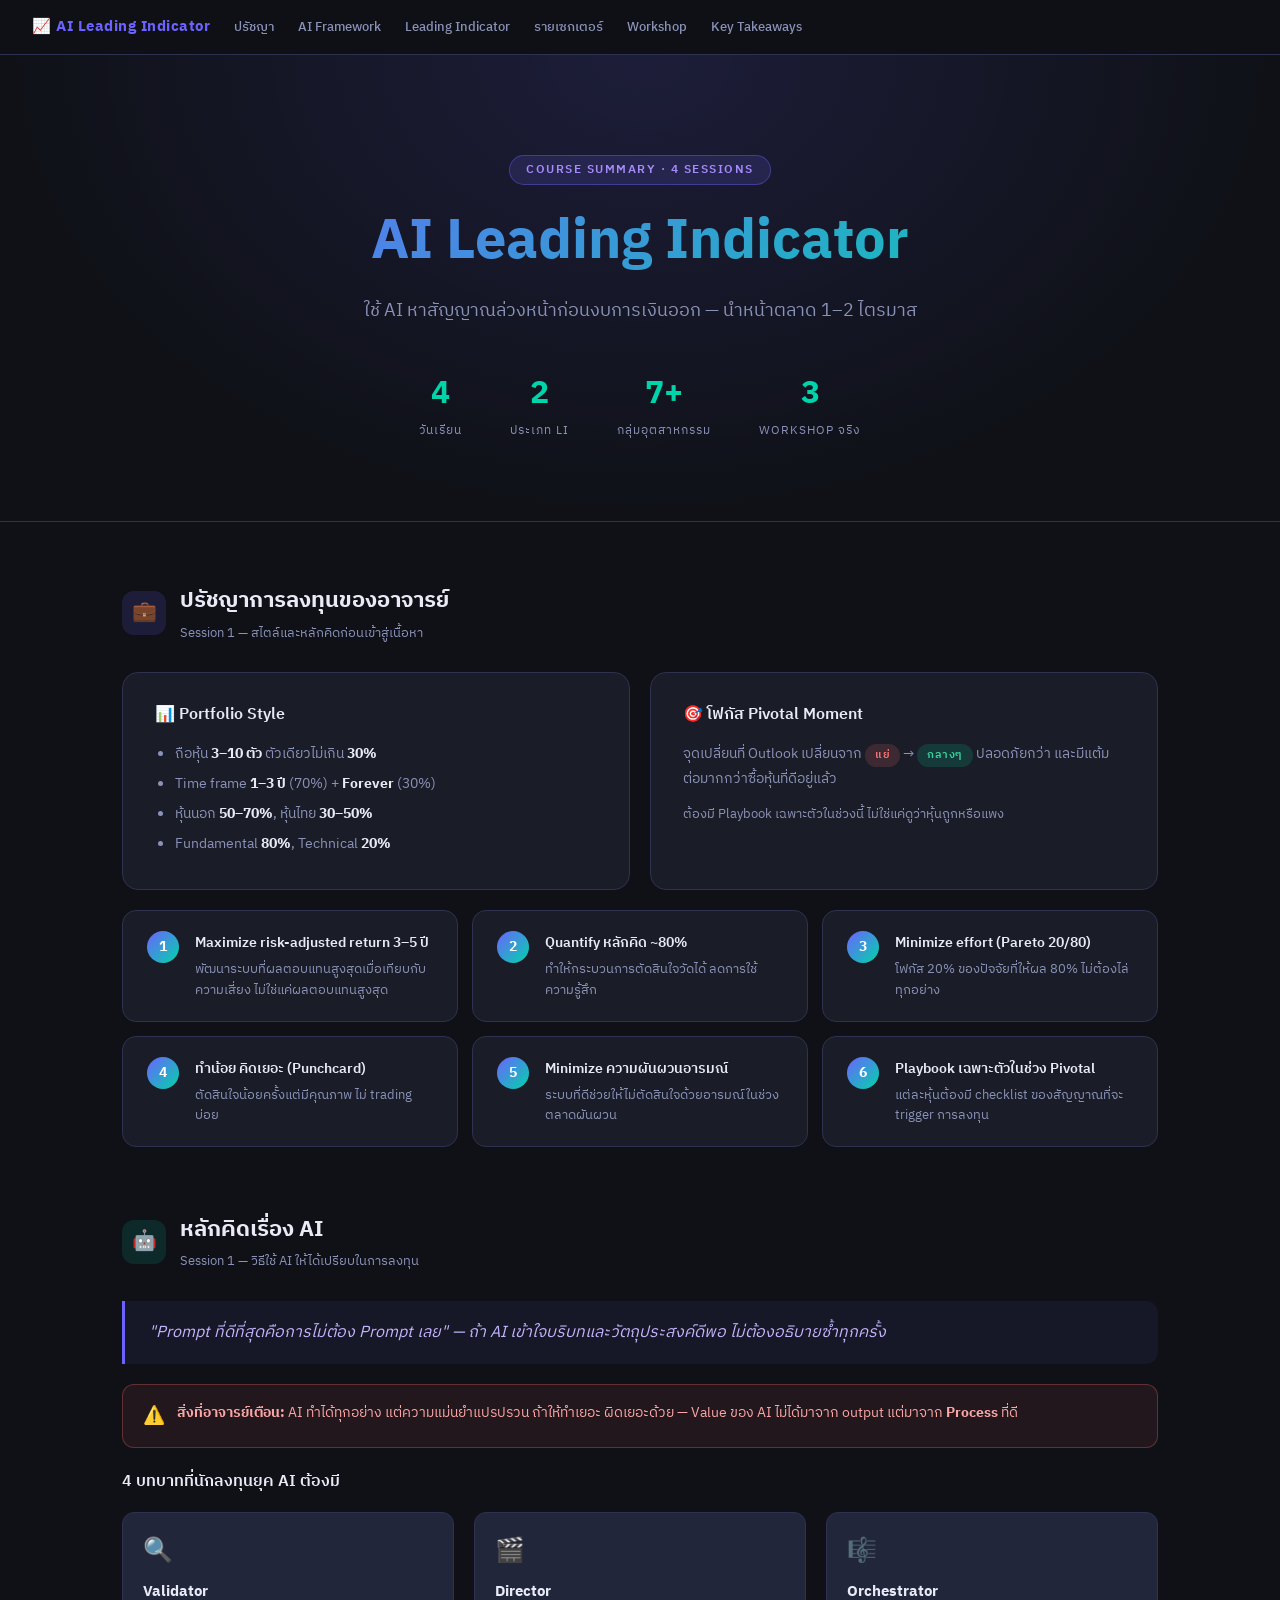
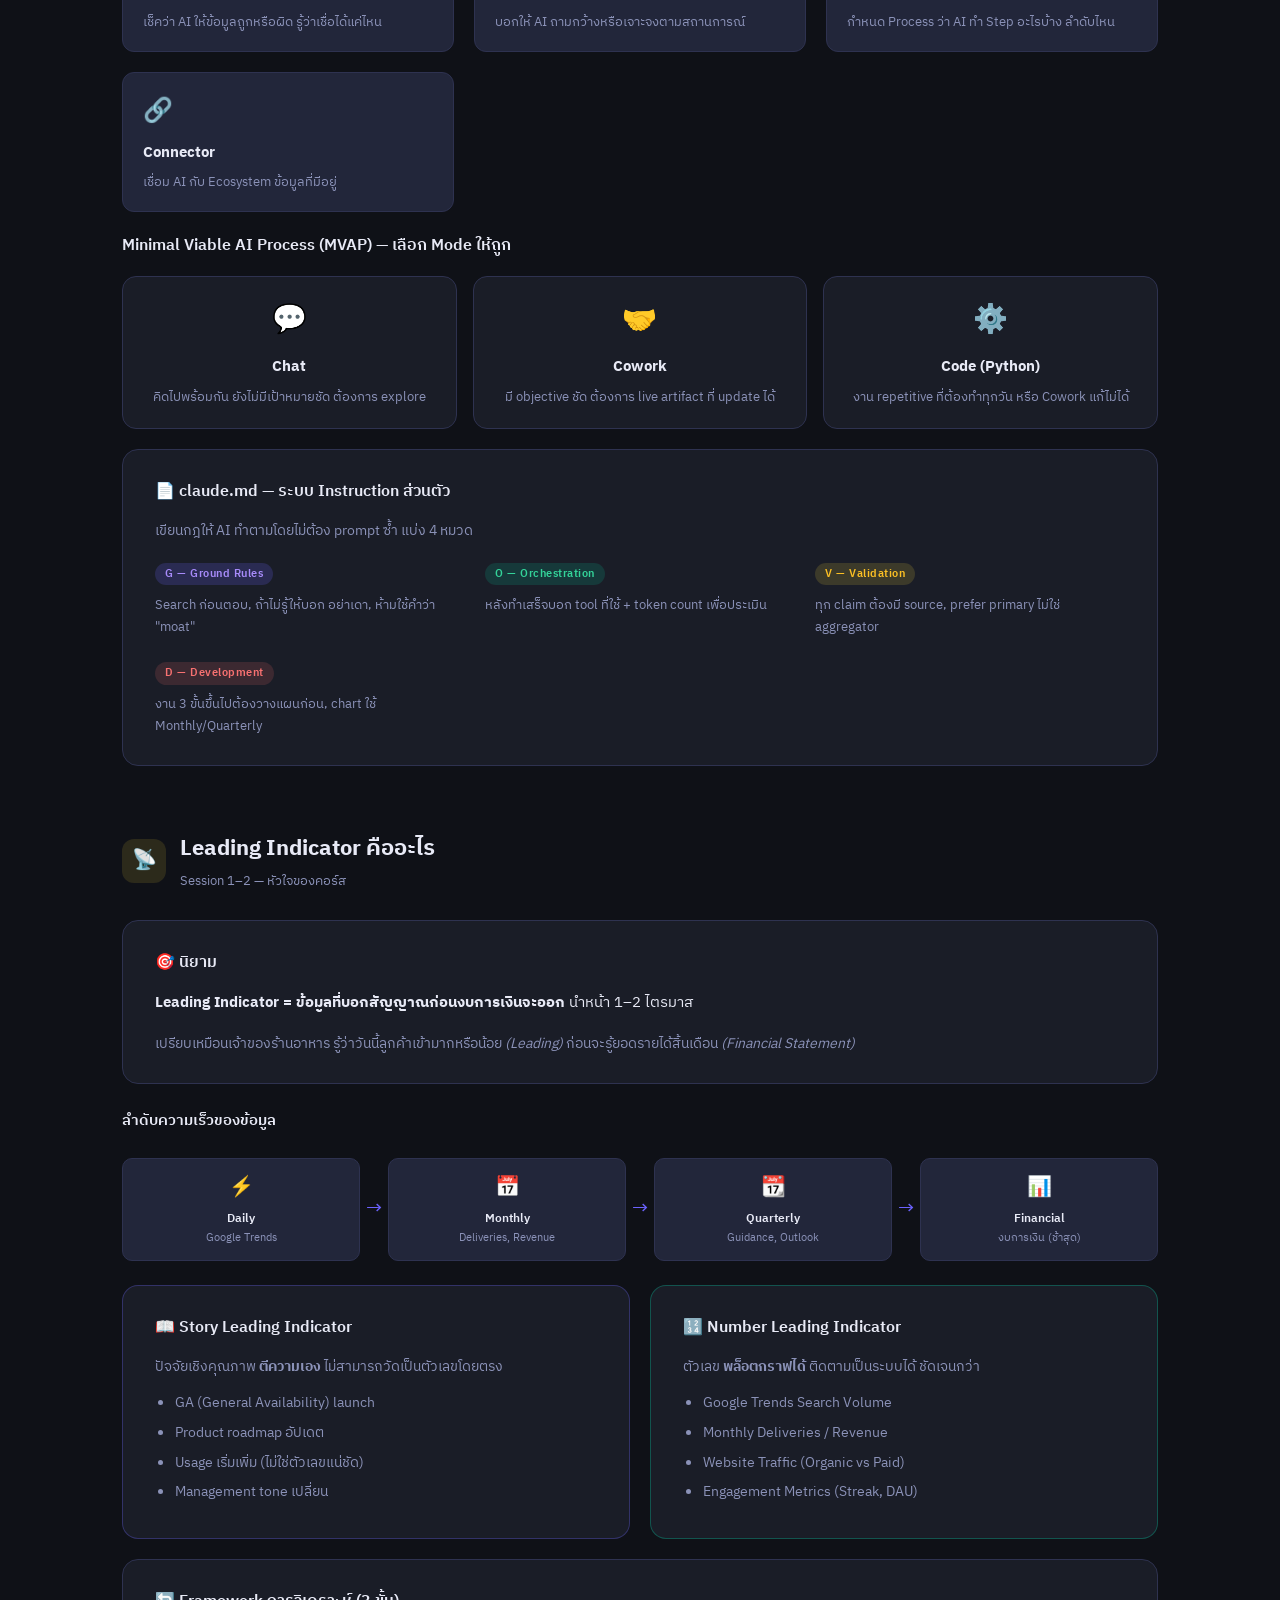
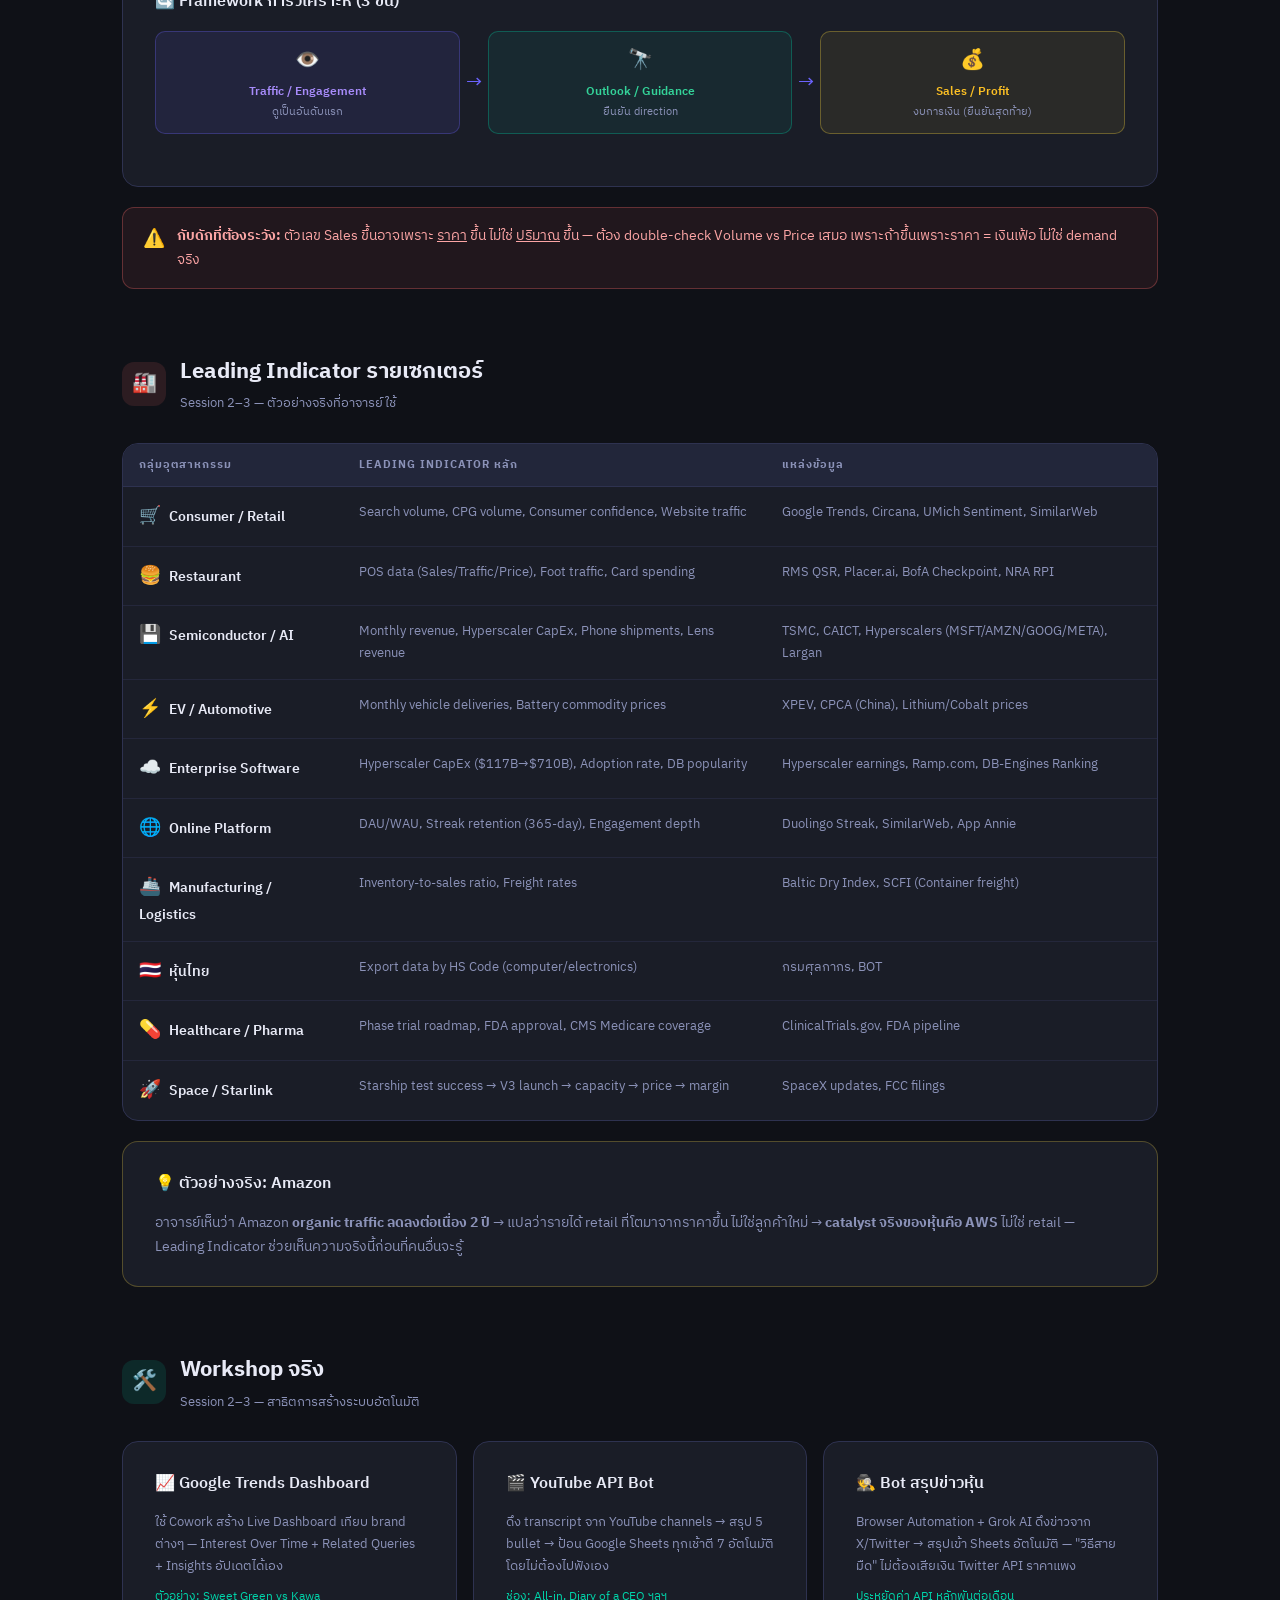
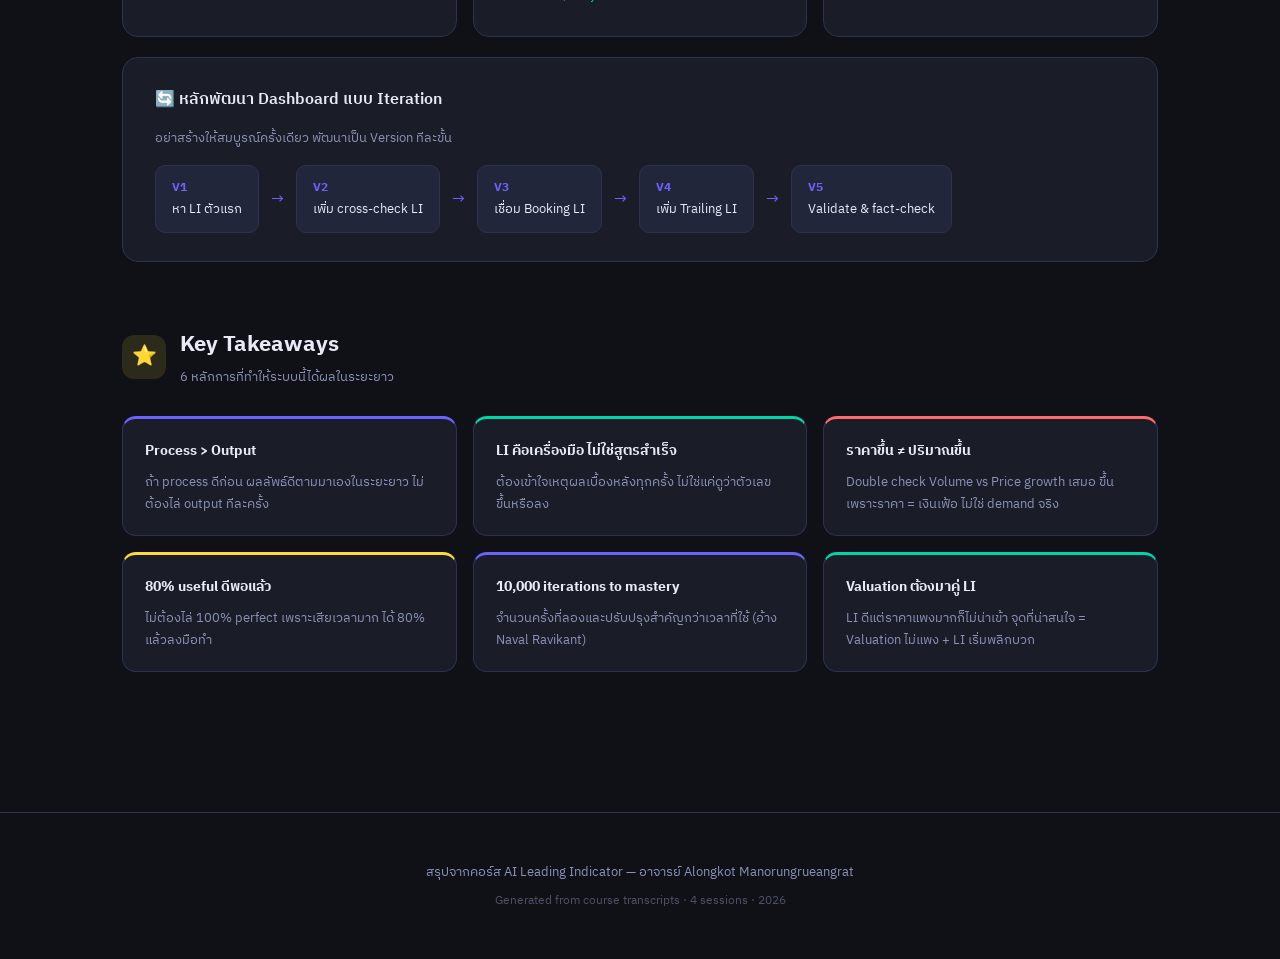
==== index.html @ c8fa89d8 "Add AI Leading Indicator course summary" ====
<!DOCTYPE html>
<html lang="th">
<head>
<meta charset="UTF-8">
<meta name="viewport" content="width=device-width, initial-scale=1.0">
<title>AI Leading Indicator — สรุปคอร์ส</title>
<link href="https://fonts.googleapis.com/css2?family=Sarabun:wght@300;400;600;700&family=IBM+Plex+Sans+Thai:wght@300;400;600;700&display=swap" rel="stylesheet">
<style>
  :root {
    --bg: #0f1117;
    --surface: #1a1d27;
    --surface2: #22263a;
    --border: #2e3250;
    --accent: #6c63ff;
    --accent2: #00d4aa;
    --accent3: #ff6b6b;
    --accent4: #ffd93d;
    --text: #e8eaf6;
    --text-muted: #8b92b8;
    --gradient: linear-gradient(135deg, #6c63ff 0%, #00d4aa 100%);
  }

  * { margin: 0; padding: 0; box-sizing: border-box; }

  body {
    background: var(--bg);
    color: var(--text);
    font-family: 'IBM Plex Sans Thai', 'Sarabun', sans-serif;
    font-size: 16px;
    line-height: 1.7;
  }

  /* NAV */
  nav {
    position: sticky; top: 0; z-index: 100;
    background: rgba(15,17,23,0.85);
    backdrop-filter: blur(12px);
    border-bottom: 1px solid var(--border);
    padding: 14px 32px;
    display: flex; align-items: center; gap: 24px; flex-wrap: wrap;
  }
  nav .logo { font-weight: 700; font-size: 15px; color: var(--accent); letter-spacing: 0.5px; white-space: nowrap; }
  nav a {
    color: var(--text-muted); text-decoration: none; font-size: 13px; font-weight: 500;
    transition: color 0.2s; white-space: nowrap;
  }
  nav a:hover { color: var(--text); }

  /* HERO */
  .hero {
    padding: 100px 40px 80px;
    text-align: center;
    background: radial-gradient(ellipse at 50% 0%, rgba(108,99,255,0.15) 0%, transparent 70%);
    border-bottom: 1px solid var(--border);
  }
  .hero .tag {
    display: inline-block;
    background: rgba(108,99,255,0.15); border: 1px solid rgba(108,99,255,0.4);
    color: #a78bfa; border-radius: 20px; padding: 4px 16px; font-size: 12px;
    font-weight: 600; letter-spacing: 1.5px; text-transform: uppercase; margin-bottom: 24px;
  }
  .hero h1 {
    font-size: clamp(2rem, 5vw, 3.5rem); font-weight: 700; line-height: 1.2;
    background: var(--gradient); -webkit-background-clip: text; -webkit-text-fill-color: transparent;
    background-clip: text; margin-bottom: 20px;
  }
  .hero p { color: var(--text-muted); font-size: 18px; max-width: 600px; margin: 0 auto 40px; }
  .hero-stats {
    display: flex; justify-content: center; gap: 48px; flex-wrap: wrap;
  }
  .stat { text-align: center; }
  .stat .num { font-size: 2rem; font-weight: 700; color: var(--accent2); }
  .stat .label { font-size: 12px; color: var(--text-muted); text-transform: uppercase; letter-spacing: 1px; }

  /* MAIN LAYOUT */
  main { max-width: 1100px; margin: 0 auto; padding: 60px 32px; }

  /* SECTION HEADER */
  .section-header {
    display: flex; align-items: center; gap: 14px;
    margin-bottom: 28px; margin-top: 64px;
  }
  .section-header:first-of-type { margin-top: 0; }
  .section-icon {
    width: 44px; height: 44px; border-radius: 12px;
    display: flex; align-items: center; justify-content: center;
    font-size: 20px; flex-shrink: 0;
  }
  .section-header h2 { font-size: 22px; font-weight: 700; }
  .section-header p { font-size: 13px; color: var(--text-muted); margin-top: 2px; }

  /* CARD */
  .card {
    background: var(--surface);
    border: 1px solid var(--border);
    border-radius: 16px;
    padding: 28px 32px;
    margin-bottom: 20px;
    transition: border-color 0.2s, transform 0.2s;
  }
  .card:hover { border-color: rgba(108,99,255,0.4); transform: translateY(-2px); }
  .card h3 { font-size: 16px; font-weight: 600; margin-bottom: 14px; display: flex; align-items: center; gap: 10px; }

  /* GRID */
  .grid-2 { display: grid; grid-template-columns: repeat(auto-fit, minmax(300px, 1fr)); gap: 20px; }
  .grid-3 { display: grid; grid-template-columns: repeat(auto-fit, minmax(220px, 1fr)); gap: 16px; }

  /* PRINCIPLE CARD */
  .principle {
    background: var(--surface);
    border: 1px solid var(--border);
    border-radius: 14px;
    padding: 20px 24px;
    display: flex; gap: 16px; align-items: flex-start;
  }
  .principle-num {
    width: 32px; height: 32px; border-radius: 50%; flex-shrink: 0;
    background: var(--gradient); display: flex; align-items: center;
    justify-content: center; font-weight: 700; font-size: 14px; color: #fff;
  }
  .principle h4 { font-size: 14px; font-weight: 600; margin-bottom: 4px; }
  .principle p { font-size: 13px; color: var(--text-muted); line-height: 1.6; }

  /* MODE TABLE */
  .mode-card {
    background: var(--surface);
    border: 1px solid var(--border);
    border-radius: 14px;
    padding: 20px 24px;
    text-align: center;
  }
  .mode-icon { font-size: 28px; margin-bottom: 10px; }
  .mode-card h4 { font-weight: 700; font-size: 15px; margin-bottom: 6px; }
  .mode-card p { font-size: 13px; color: var(--text-muted); }

  /* QUOTE */
  .quote {
    border-left: 3px solid var(--accent);
    background: rgba(108,99,255,0.07);
    border-radius: 0 12px 12px 0;
    padding: 18px 24px;
    margin: 20px 0;
    font-style: italic;
    font-size: 16px;
    color: #c4b5fd;
  }

  /* BADGE */
  .badge {
    display: inline-block; font-size: 11px; font-weight: 600;
    padding: 2px 10px; border-radius: 20px; letter-spacing: 0.5px;
  }
  .badge-purple { background: rgba(108,99,255,0.2); color: #a78bfa; }
  .badge-teal { background: rgba(0,212,170,0.15); color: #34d399; }
  .badge-red { background: rgba(255,107,107,0.15); color: #f87171; }
  .badge-yellow { background: rgba(255,217,61,0.15); color: #fbbf24; }

  /* TIMELINE */
  .timeline { display: flex; align-items: center; gap: 0; margin: 24px 0; flex-wrap: wrap; }
  .timeline-step {
    background: var(--surface2); border: 1px solid var(--border);
    border-radius: 10px; padding: 12px 18px; text-align: center;
    flex: 1; min-width: 120px;
  }
  .timeline-step .t-icon { font-size: 20px; margin-bottom: 4px; }
  .timeline-step .t-label { font-size: 12px; font-weight: 600; }
  .timeline-step .t-sub { font-size: 11px; color: var(--text-muted); }
  .timeline-arrow { color: var(--accent); font-size: 20px; padding: 0 6px; flex-shrink: 0; }

  /* SECTOR TABLE */
  .sector-table { width: 100%; border-collapse: collapse; font-size: 14px; }
  .sector-table th {
    background: var(--surface2); color: var(--text-muted);
    font-size: 11px; letter-spacing: 1px; text-transform: uppercase;
    padding: 12px 16px; text-align: left; border-bottom: 1px solid var(--border);
  }
  .sector-table td {
    padding: 14px 16px; border-bottom: 1px solid rgba(46,50,80,0.5);
    vertical-align: top;
  }
  .sector-table tr:last-child td { border-bottom: none; }
  .sector-table tr:hover td { background: rgba(108,99,255,0.04); }
  .sector-icon { font-size: 18px; margin-right: 8px; }
  .sector-name { font-weight: 600; }
  .li-list { color: var(--text-muted); font-size: 13px; }

  /* WARNING */
  .warning {
    background: rgba(255,107,107,0.08); border: 1px solid rgba(255,107,107,0.3);
    border-radius: 12px; padding: 16px 20px; display: flex; gap: 12px; align-items: flex-start;
    margin: 20px 0;
  }
  .warning-icon { font-size: 18px; flex-shrink: 0; }
  .warning p { font-size: 14px; color: #fca5a5; }

  /* KEY TAKEAWAY */
  .takeaway-grid { display: grid; grid-template-columns: repeat(auto-fit, minmax(280px, 1fr)); gap: 16px; }
  .takeaway {
    background: var(--surface); border: 1px solid var(--border);
    border-radius: 14px; padding: 20px 22px;
    border-top: 3px solid;
  }
  .takeaway.purple { border-top-color: var(--accent); }
  .takeaway.teal { border-top-color: var(--accent2); }
  .takeaway.red { border-top-color: var(--accent3); }
  .takeaway.yellow { border-top-color: var(--accent4); }
  .takeaway h4 { font-size: 14px; font-weight: 700; margin-bottom: 8px; }
  .takeaway p { font-size: 13px; color: var(--text-muted); }

  /* ITERATION */
  .version-flow { display: flex; flex-wrap: wrap; gap: 12px; align-items: center; margin-top: 16px; }
  .version-box {
    background: var(--surface2); border: 1px solid var(--border);
    border-radius: 10px; padding: 12px 16px; font-size: 13px;
  }
  .version-box .vnum { font-weight: 700; color: var(--accent); font-size: 12px; }

  /* ROLE CARD */
  .role-card {
    background: var(--surface2); border: 1px solid var(--border);
    border-radius: 12px; padding: 18px 20px;
  }
  .role-card .role-icon { font-size: 24px; margin-bottom: 8px; }
  .role-card h4 { font-weight: 700; font-size: 15px; margin-bottom: 6px; }
  .role-card p { font-size: 13px; color: var(--text-muted); }

  /* FOOTER */
  footer {
    text-align: center; padding: 48px 32px;
    border-top: 1px solid var(--border);
    color: var(--text-muted); font-size: 13px;
    margin-top: 80px;
  }

  /* SCROLL REVEAL */
  .reveal { opacity: 0; transform: translateY(20px); transition: opacity 0.5s, transform 0.5s; }
  .reveal.visible { opacity: 1; transform: translateY(0); }

  ul { padding-left: 20px; }
  li { margin-bottom: 6px; font-size: 14px; color: var(--text-muted); }
  li strong { color: var(--text); }

  @media (max-width: 600px) {
    .hero { padding: 60px 20px 48px; }
    main { padding: 40px 20px; }
    nav { padding: 12px 16px; gap: 12px; }
    .hero-stats { gap: 28px; }
  }
</style>
</head>
<body>

<!-- NAV -->
<nav>
  <span class="logo">📈 AI Leading Indicator</span>
  <a href="#philosophy">ปรัชญา</a>
  <a href="#ai">AI Framework</a>
  <a href="#li">Leading Indicator</a>
  <a href="#sectors">รายเซกเตอร์</a>
  <a href="#workshops">Workshop</a>
  <a href="#takeaways">Key Takeaways</a>
</nav>

<!-- HERO -->
<section class="hero">
  <div class="tag">Course Summary · 4 Sessions</div>
  <h1>AI Leading Indicator</h1>
  <p>ใช้ AI หาสัญญาณล่วงหน้าก่อนงบการเงินออก — นำหน้าตลาด 1–2 ไตรมาส</p>
  <div class="hero-stats">
    <div class="stat"><div class="num">4</div><div class="label">วันเรียน</div></div>
    <div class="stat"><div class="num">2</div><div class="label">ประเภท LI</div></div>
    <div class="stat"><div class="num">7+</div><div class="label">กลุ่มอุตสาหกรรม</div></div>
    <div class="stat"><div class="num">3</div><div class="label">Workshop จริง</div></div>
  </div>
</section>

<main>

  <!-- SECTION 1: PHILOSOPHY -->
  <div id="philosophy" class="section-header reveal">
    <div class="section-icon" style="background:rgba(108,99,255,0.15)">💼</div>
    <div>
      <h2>ปรัชญาการลงทุนของอาจารย์</h2>
      <p>Session 1 — สไตล์และหลักคิดก่อนเข้าสู่เนื้อหา</p>
    </div>
  </div>

  <div class="grid-2 reveal">
    <div class="card">
      <h3>📊 Portfolio Style</h3>
      <ul>
        <li>ถือหุ้น <strong>3–10 ตัว</strong> ตัวเดียวไม่เกิน <strong>30%</strong></li>
        <li>Time frame <strong>1–3 ปี</strong> (70%) + <strong>Forever</strong> (30%)</li>
        <li>หุ้นนอก <strong>50–70%</strong>, หุ้นไทย <strong>30–50%</strong></li>
        <li>Fundamental <strong>80%</strong>, Technical <strong>20%</strong></li>
      </ul>
    </div>
    <div class="card">
      <h3>🎯 โฟกัส Pivotal Moment</h3>
      <p style="font-size:14px;color:var(--text-muted);margin-bottom:12px">จุดเปลี่ยนที่ Outlook เปลี่ยนจาก <span class="badge badge-red">แย่</span> → <span class="badge badge-teal">กลางๆ</span> ปลอดภัยกว่า และมีแต้มต่อมากกว่าซื้อหุ้นที่ดีอยู่แล้ว</p>
      <p style="font-size:13px;color:var(--text-muted)">ต้องมี Playbook เฉพาะตัวในช่วงนี้ ไม่ใช่แค่ดูว่าหุ้นถูกหรือแพง</p>
    </div>
  </div>

  <div style="display:grid;grid-template-columns:repeat(auto-fit,minmax(280px,1fr));gap:14px" class="reveal">
    <div class="principle"><div class="principle-num">1</div><div><h4>Maximize risk-adjusted return 3–5 ปี</h4><p>พัฒนาระบบที่ผลตอบแทนสูงสุดเมื่อเทียบกับความเสี่ยง ไม่ใช่แค่ผลตอบแทนสูงสุด</p></div></div>
    <div class="principle"><div class="principle-num">2</div><div><h4>Quantify หลักคิด ~80%</h4><p>ทำให้กระบวนการตัดสินใจวัดได้ ลดการใช้ความรู้สึก</p></div></div>
    <div class="principle"><div class="principle-num">3</div><div><h4>Minimize effort (Pareto 20/80)</h4><p>โฟกัส 20% ของปัจจัยที่ให้ผล 80% ไม่ต้องไล่ทุกอย่าง</p></div></div>
    <div class="principle"><div class="principle-num">4</div><div><h4>ทำน้อย คิดเยอะ (Punchcard)</h4><p>ตัดสินใจน้อยครั้งแต่มีคุณภาพ ไม่ trading บ่อย</p></div></div>
    <div class="principle"><div class="principle-num">5</div><div><h4>Minimize ความผันผวนอารมณ์</h4><p>ระบบที่ดีช่วยให้ไม่ตัดสินใจด้วยอารมณ์ในช่วงตลาดผันผวน</p></div></div>
    <div class="principle"><div class="principle-num">6</div><div><h4>Playbook เฉพาะตัวในช่วง Pivotal</h4><p>แต่ละหุ้นต้องมี checklist ของสัญญาณที่จะ trigger การลงทุน</p></div></div>
  </div>

  <!-- SECTION 2: AI FRAMEWORK -->
  <div id="ai" class="section-header reveal">
    <div class="section-icon" style="background:rgba(0,212,170,0.12)">🤖</div>
    <div>
      <h2>หลักคิดเรื่อง AI</h2>
      <p>Session 1 — วิธีใช้ AI ให้ได้เปรียบในการลงทุน</p>
    </div>
  </div>

  <div class="quote reveal">
    "Prompt ที่ดีที่สุดคือการไม่ต้อง Prompt เลย" — ถ้า AI เข้าใจบริบทและวัตถุประสงค์ดีพอ ไม่ต้องอธิบายซ้ำทุกครั้ง
  </div>

  <div class="warning reveal">
    <span class="warning-icon">⚠️</span>
    <p><strong>สิ่งที่อาจารย์เตือน:</strong> AI ทำได้ทุกอย่าง แต่ความแม่นยำแปรปรวน ถ้าให้ทำเยอะ ผิดเยอะด้วย — Value ของ AI ไม่ได้มาจาก output แต่มาจาก <strong>Process</strong> ที่ดี</p>
  </div>

  <div style="margin-bottom:20px" class="reveal">
    <h3 style="font-size:16px;font-weight:600;margin-bottom:16px">4 บทบาทที่นักลงทุนยุค AI ต้องมี</h3>
    <div class="grid-2">
      <div class="role-card"><div class="role-icon">🔍</div><h4>Validator</h4><p>เช็คว่า AI ให้ข้อมูลถูกหรือผิด รู้ว่าเชื่อได้แค่ไหน</p></div>
      <div class="role-card"><div class="role-icon">🎬</div><h4>Director</h4><p>บอกให้ AI ถามกว้างหรือเจาะจงตามสถานการณ์</p></div>
      <div class="role-card"><div class="role-icon">🎼</div><h4>Orchestrator</h4><p>กำหนด Process ว่า AI ทำ Step อะไรบ้าง ลำดับไหน</p></div>
      <div class="role-card"><div class="role-icon">🔗</div><h4>Connector</h4><p>เชื่อม AI กับ Ecosystem ข้อมูลที่มีอยู่</p></div>
    </div>
  </div>

  <div class="reveal">
    <h3 style="font-size:16px;font-weight:600;margin-bottom:16px">Minimal Viable AI Process (MVAP) — เลือก Mode ให้ถูก</h3>
    <div class="grid-3">
      <div class="mode-card">
        <div class="mode-icon">💬</div>
        <h4>Chat</h4>
        <p>คิดไปพร้อมกัน ยังไม่มีเป้าหมายชัด ต้องการ explore</p>
      </div>
      <div class="mode-card">
        <div class="mode-icon">🤝</div>
        <h4>Cowork</h4>
        <p>มี objective ชัด ต้องการ live artifact ที่ update ได้</p>
      </div>
      <div class="mode-card">
        <div class="mode-icon">⚙️</div>
        <h4>Code (Python)</h4>
        <p>งาน repetitive ที่ต้องทำทุกวัน หรือ Cowork แก้ไม่ได้</p>
      </div>
    </div>
  </div>

  <div class="card reveal" style="margin-top:20px">
    <h3>📄 claude.md — ระบบ Instruction ส่วนตัว</h3>
    <p style="font-size:14px;color:var(--text-muted);margin-bottom:16px">เขียนกฎให้ AI ทำตามโดยไม่ต้อง prompt ซ้ำ แบ่ง 4 หมวด</p>
    <div class="grid-2">
      <div><span class="badge badge-purple">G — Ground Rules</span><p style="font-size:13px;color:var(--text-muted);margin-top:8px">Search ก่อนตอบ, ถ้าไม่รู้ให้บอก อย่าเดา, ห้ามใช้คำว่า "moat"</p></div>
      <div><span class="badge badge-teal">O — Orchestration</span><p style="font-size:13px;color:var(--text-muted);margin-top:8px">หลังทำเสร็จบอก tool ที่ใช้ + token count เพื่อประเมิน</p></div>
      <div><span class="badge badge-yellow">V — Validation</span><p style="font-size:13px;color:var(--text-muted);margin-top:8px">ทุก claim ต้องมี source, prefer primary ไม่ใช่ aggregator</p></div>
      <div><span class="badge badge-red">D — Development</span><p style="font-size:13px;color:var(--text-muted);margin-top:8px">งาน 3 ขั้นขึ้นไปต้องวางแผนก่อน, chart ใช้ Monthly/Quarterly</p></div>
    </div>
  </div>

  <!-- SECTION 3: LEADING INDICATOR -->
  <div id="li" class="section-header reveal">
    <div class="section-icon" style="background:rgba(255,217,61,0.12)">📡</div>
    <div>
      <h2>Leading Indicator คืออะไร</h2>
      <p>Session 1–2 — หัวใจของคอร์ส</p>
    </div>
  </div>

  <div class="card reveal">
    <h3>🎯 นิยาม</h3>
    <p style="font-size:15px;margin-bottom:16px"><strong>Leading Indicator = ข้อมูลที่บอกสัญญาณก่อนงบการเงินจะออก</strong> นำหน้า 1–2 ไตรมาส</p>
    <p style="font-size:14px;color:var(--text-muted)">เปรียบเหมือนเจ้าของร้านอาหาร รู้ว่าวันนี้ลูกค้าเข้ามากหรือน้อย <em>(Leading)</em> ก่อนจะรู้ยอดรายได้สิ้นเดือน <em>(Financial Statement)</em></p>
  </div>

  <div style="margin:24px 0" class="reveal">
    <h3 style="font-size:15px;font-weight:600;margin-bottom:16px">ลำดับความเร็วของข้อมูล</h3>
    <div class="timeline">
      <div class="timeline-step"><div class="t-icon">⚡</div><div class="t-label">Daily</div><div class="t-sub">Google Trends</div></div>
      <div class="timeline-arrow">→</div>
      <div class="timeline-step"><div class="t-icon">📅</div><div class="t-label">Monthly</div><div class="t-sub">Deliveries, Revenue</div></div>
      <div class="timeline-arrow">→</div>
      <div class="timeline-step"><div class="t-icon">📆</div><div class="t-label">Quarterly</div><div class="t-sub">Guidance, Outlook</div></div>
      <div class="timeline-arrow">→</div>
      <div class="timeline-step"><div class="t-icon">📊</div><div class="t-label">Financial</div><div class="t-sub">งบการเงิน (ช้าสุด)</div></div>
    </div>
  </div>

  <div class="grid-2 reveal">
    <div class="card" style="border-color:rgba(108,99,255,0.3)">
      <h3>📖 Story Leading Indicator</h3>
      <p style="font-size:14px;color:var(--text-muted);margin-bottom:12px">ปัจจัยเชิงคุณภาพ <strong>ตีความเอง</strong> ไม่สามารถวัดเป็นตัวเลขโดยตรง</p>
      <ul>
        <li>GA (General Availability) launch</li>
        <li>Product roadmap อัปเดต</li>
        <li>Usage เริ่มเพิ่ม (ไม่ใช่ตัวเลขแน่ชัด)</li>
        <li>Management tone เปลี่ยน</li>
      </ul>
    </div>
    <div class="card" style="border-color:rgba(0,212,170,0.3)">
      <h3>🔢 Number Leading Indicator</h3>
      <p style="font-size:14px;color:var(--text-muted);margin-bottom:12px">ตัวเลข <strong>พล็อตกราฟได้</strong> ติดตามเป็นระบบได้ ชัดเจนกว่า</p>
      <ul>
        <li>Google Trends Search Volume</li>
        <li>Monthly Deliveries / Revenue</li>
        <li>Website Traffic (Organic vs Paid)</li>
        <li>Engagement Metrics (Streak, DAU)</li>
      </ul>
    </div>
  </div>

  <div class="card reveal">
    <h3>🔄 Framework การวิเคราะห์ (3 ขั้น)</h3>
    <div class="timeline" style="margin-top:16px">
      <div class="timeline-step" style="background:rgba(108,99,255,0.1);border-color:rgba(108,99,255,0.3)">
        <div class="t-icon">👁️</div><div class="t-label" style="color:#a78bfa">Traffic / Engagement</div><div class="t-sub">ดูเป็นอันดับแรก</div>
      </div>
      <div class="timeline-arrow">→</div>
      <div class="timeline-step" style="background:rgba(0,212,170,0.07);border-color:rgba(0,212,170,0.3)">
        <div class="t-icon">🔭</div><div class="t-label" style="color:#34d399">Outlook / Guidance</div><div class="t-sub">ยืนยัน direction</div>
      </div>
      <div class="timeline-arrow">→</div>
      <div class="timeline-step" style="background:rgba(255,217,61,0.07);border-color:rgba(255,217,61,0.3)">
        <div class="t-icon">💰</div><div class="t-label" style="color:#fbbf24">Sales / Profit</div><div class="t-sub">งบการเงิน (ยืนยันสุดท้าย)</div>
      </div>
    </div>
  </div>

  <div class="warning reveal">
    <span class="warning-icon">⚠️</span>
    <p><strong>กับดักที่ต้องระวัง:</strong> ตัวเลข Sales ขึ้นอาจเพราะ <u>ราคา</u> ขึ้น ไม่ใช่ <u>ปริมาณ</u> ขึ้น — ต้อง double-check Volume vs Price เสมอ เพราะถ้าขึ้นเพราะราคา = เงินเฟ้อ ไม่ใช่ demand จริง</p>
  </div>

  <!-- SECTION 4: SECTORS -->
  <div id="sectors" class="section-header reveal">
    <div class="section-icon" style="background:rgba(255,107,107,0.12)">🏭</div>
    <div>
      <h2>Leading Indicator รายเซกเตอร์</h2>
      <p>Session 2–3 — ตัวอย่างจริงที่อาจารย์ใช้</p>
    </div>
  </div>

  <div class="card reveal" style="padding:0;overflow:hidden">
    <table class="sector-table">
      <thead>
        <tr>
          <th>กลุ่มอุตสาหกรรม</th>
          <th>Leading Indicator หลัก</th>
          <th>แหล่งข้อมูล</th>
        </tr>
      </thead>
      <tbody>
        <tr>
          <td><span class="sector-icon">🛒</span><span class="sector-name">Consumer / Retail</span></td>
          <td><div class="li-list">Search volume, CPG volume, Consumer confidence, Website traffic</div></td>
          <td><div class="li-list">Google Trends, Circana, UMich Sentiment, SimilarWeb</div></td>
        </tr>
        <tr>
          <td><span class="sector-icon">🍔</span><span class="sector-name">Restaurant</span></td>
          <td><div class="li-list">POS data (Sales/Traffic/Price), Foot traffic, Card spending</div></td>
          <td><div class="li-list">RMS QSR, Placer.ai, BofA Checkpoint, NRA RPI</div></td>
        </tr>
        <tr>
          <td><span class="sector-icon">💾</span><span class="sector-name">Semiconductor / AI</span></td>
          <td><div class="li-list">Monthly revenue, Hyperscaler CapEx, Phone shipments, Lens revenue</div></td>
          <td><div class="li-list">TSMC, CAICT, Hyperscalers (MSFT/AMZN/GOOG/META), Largan</div></td>
        </tr>
        <tr>
          <td><span class="sector-icon">⚡</span><span class="sector-name">EV / Automotive</span></td>
          <td><div class="li-list">Monthly vehicle deliveries, Battery commodity prices</div></td>
          <td><div class="li-list">XPEV, CPCA (China), Lithium/Cobalt prices</div></td>
        </tr>
        <tr>
          <td><span class="sector-icon">☁️</span><span class="sector-name">Enterprise Software</span></td>
          <td><div class="li-list">Hyperscaler CapEx ($117B→$710B), Adoption rate, DB popularity</div></td>
          <td><div class="li-list">Hyperscaler earnings, Ramp.com, DB-Engines Ranking</div></td>
        </tr>
        <tr>
          <td><span class="sector-icon">🌐</span><span class="sector-name">Online Platform</span></td>
          <td><div class="li-list">DAU/WAU, Streak retention (365-day), Engagement depth</div></td>
          <td><div class="li-list">Duolingo Streak, SimilarWeb, App Annie</div></td>
        </tr>
        <tr>
          <td><span class="sector-icon">🚢</span><span class="sector-name">Manufacturing / Logistics</span></td>
          <td><div class="li-list">Inventory-to-sales ratio, Freight rates</div></td>
          <td><div class="li-list">Baltic Dry Index, SCFI (Container freight)</div></td>
        </tr>
        <tr>
          <td><span class="sector-icon">🇹🇭</span><span class="sector-name">หุ้นไทย</span></td>
          <td><div class="li-list">Export data by HS Code (computer/electronics)</div></td>
          <td><div class="li-list">กรมศุลกากร, BOT</div></td>
        </tr>
        <tr>
          <td><span class="sector-icon">💊</span><span class="sector-name">Healthcare / Pharma</span></td>
          <td><div class="li-list">Phase trial roadmap, FDA approval, CMS Medicare coverage</div></td>
          <td><div class="li-list">ClinicalTrials.gov, FDA pipeline</div></td>
        </tr>
        <tr>
          <td><span class="sector-icon">🚀</span><span class="sector-name">Space / Starlink</span></td>
          <td><div class="li-list">Starship test success → V3 launch → capacity → price → margin</div></td>
          <td><div class="li-list">SpaceX updates, FCC filings</div></td>
        </tr>
      </tbody>
    </table>
  </div>

  <div class="card reveal" style="margin-top:20px;border-color:rgba(255,217,61,0.25)">
    <h3>💡 ตัวอย่างจริง: Amazon</h3>
    <p style="font-size:14px;color:var(--text-muted)">อาจารย์เห็นว่า Amazon <strong>organic traffic ลดลงต่อเนื่อง 2 ปี</strong> → แปลว่ารายได้ retail ที่โตมาจากราคาขึ้น ไม่ใช่ลูกค้าใหม่ → <strong>catalyst จริงของหุ้นคือ AWS</strong> ไม่ใช่ retail — Leading Indicator ช่วยเห็นความจริงนี้ก่อนที่คนอื่นจะรู้</p>
  </div>

  <!-- SECTION 5: WORKSHOPS -->
  <div id="workshops" class="section-header reveal">
    <div class="section-icon" style="background:rgba(0,212,170,0.12)">🛠️</div>
    <div>
      <h2>Workshop จริง</h2>
      <p>Session 2–3 — สาธิตการสร้างระบบอัตโนมัติ</p>
    </div>
  </div>

  <div class="grid-3 reveal">
    <div class="card">
      <h3>📈 Google Trends Dashboard</h3>
      <p style="font-size:13px;color:var(--text-muted)">ใช้ Cowork สร้าง Live Dashboard เทียบ brand ต่างๆ — Interest Over Time + Related Queries + Insights อัปเดตได้เอง</p>
      <p style="font-size:12px;color:var(--accent2);margin-top:10px">ตัวอย่าง: Sweet Green vs Kawa</p>
    </div>
    <div class="card">
      <h3>🎬 YouTube API Bot</h3>
      <p style="font-size:13px;color:var(--text-muted)">ดึง transcript จาก YouTube channels → สรุป 5 bullet → ป้อน Google Sheets ทุกเช้าตี 7 อัตโนมัติ โดยไม่ต้องไปฟังเอง</p>
      <p style="font-size:12px;color:var(--accent2);margin-top:10px">ช่อง: All-in, Diary of a CEO ฯลฯ</p>
    </div>
    <div class="card">
      <h3>🕵️ Bot สรุปข่าวหุ้น</h3>
      <p style="font-size:13px;color:var(--text-muted)">Browser Automation + Grok AI ดึงข่าวจาก X/Twitter → สรุปเข้า Sheets อัตโนมัติ — "วิธีสายมืด" ไม่ต้องเสียเงิน Twitter API ราคาแพง</p>
      <p style="font-size:12px;color:var(--accent2);margin-top:10px">ประหยัดค่า API หลักพันต่อเดือน</p>
    </div>
  </div>

  <div class="card reveal">
    <h3>🔄 หลักพัฒนา Dashboard แบบ Iteration</h3>
    <p style="font-size:13px;color:var(--text-muted);margin-bottom:16px">อย่าสร้างให้สมบูรณ์ครั้งเดียว พัฒนาเป็น Version ทีละขั้น</p>
    <div class="version-flow">
      <div class="version-box"><div class="vnum">V1</div>หา LI ตัวแรก</div>
      <span style="color:var(--accent)">→</span>
      <div class="version-box"><div class="vnum">V2</div>เพิ่ม cross-check LI</div>
      <span style="color:var(--accent)">→</span>
      <div class="version-box"><div class="vnum">V3</div>เชื่อม Booking LI</div>
      <span style="color:var(--accent)">→</span>
      <div class="version-box"><div class="vnum">V4</div>เพิ่ม Trailing LI</div>
      <span style="color:var(--accent)">→</span>
      <div class="version-box"><div class="vnum">V5</div>Validate & fact-check</div>
    </div>
  </div>

  <!-- SECTION 6: KEY TAKEAWAYS -->
  <div id="takeaways" class="section-header reveal">
    <div class="section-icon" style="background:rgba(255,217,61,0.12)">⭐</div>
    <div>
      <h2>Key Takeaways</h2>
      <p>6 หลักการที่ทำให้ระบบนี้ได้ผลในระยะยาว</p>
    </div>
  </div>

  <div class="takeaway-grid reveal">
    <div class="takeaway purple">
      <h4>Process > Output</h4>
      <p>ถ้า process ดีก่อน ผลลัพธ์ดีตามมาเองในระยะยาว ไม่ต้องไล่ output ทีละครั้ง</p>
    </div>
    <div class="takeaway teal">
      <h4>LI คือเครื่องมือ ไม่ใช่สูตรสำเร็จ</h4>
      <p>ต้องเข้าใจเหตุผลเบื้องหลังทุกครั้ง ไม่ใช่แค่ดูว่าตัวเลขขึ้นหรือลง</p>
    </div>
    <div class="takeaway red">
      <h4>ราคาขึ้น ≠ ปริมาณขึ้น</h4>
      <p>Double check Volume vs Price growth เสมอ ขึ้นเพราะราคา = เงินเฟ้อ ไม่ใช่ demand จริง</p>
    </div>
    <div class="takeaway yellow">
      <h4>80% useful ดีพอแล้ว</h4>
      <p>ไม่ต้องไล่ 100% perfect เพราะเสียเวลามาก ได้ 80% แล้วลงมือทำ</p>
    </div>
    <div class="takeaway purple">
      <h4>10,000 iterations to mastery</h4>
      <p>จำนวนครั้งที่ลองและปรับปรุงสำคัญกว่าเวลาที่ใช้ (อ้าง Naval Ravikant)</p>
    </div>
    <div class="takeaway teal">
      <h4>Valuation ต้องมาคู่ LI</h4>
      <p>LI ดีแต่ราคาแพงมากก็ไม่น่าเข้า จุดที่น่าสนใจ = Valuation ไม่แพง + LI เริ่มพลิกบวก</p>
    </div>
  </div>

</main>

<footer>
  <p>สรุปจากคอร์ส AI Leading Indicator — อาจารย์ Alongkot Manorungrueangrat</p>
  <p style="margin-top:8px;color:rgba(139,146,184,0.5);font-size:12px">Generated from course transcripts · 4 sessions · 2026</p>
</footer>

<script>
  // Scroll reveal
  const observer = new IntersectionObserver((entries) => {
    entries.forEach(e => {
      if (e.isIntersecting) { e.target.classList.add('visible'); }
    });
  }, { threshold: 0.1 });
  document.querySelectorAll('.reveal').forEach(el => observer.observe(el));

  // Smooth scroll for nav
  document.querySelectorAll('a[href^="#"]').forEach(a => {
    a.addEventListener('click', e => {
      e.preventDefault();
      document.querySelector(a.getAttribute('href'))?.scrollIntoView({ behavior: 'smooth', block: 'start' });
    });
  });
</script>
</body>
</html>
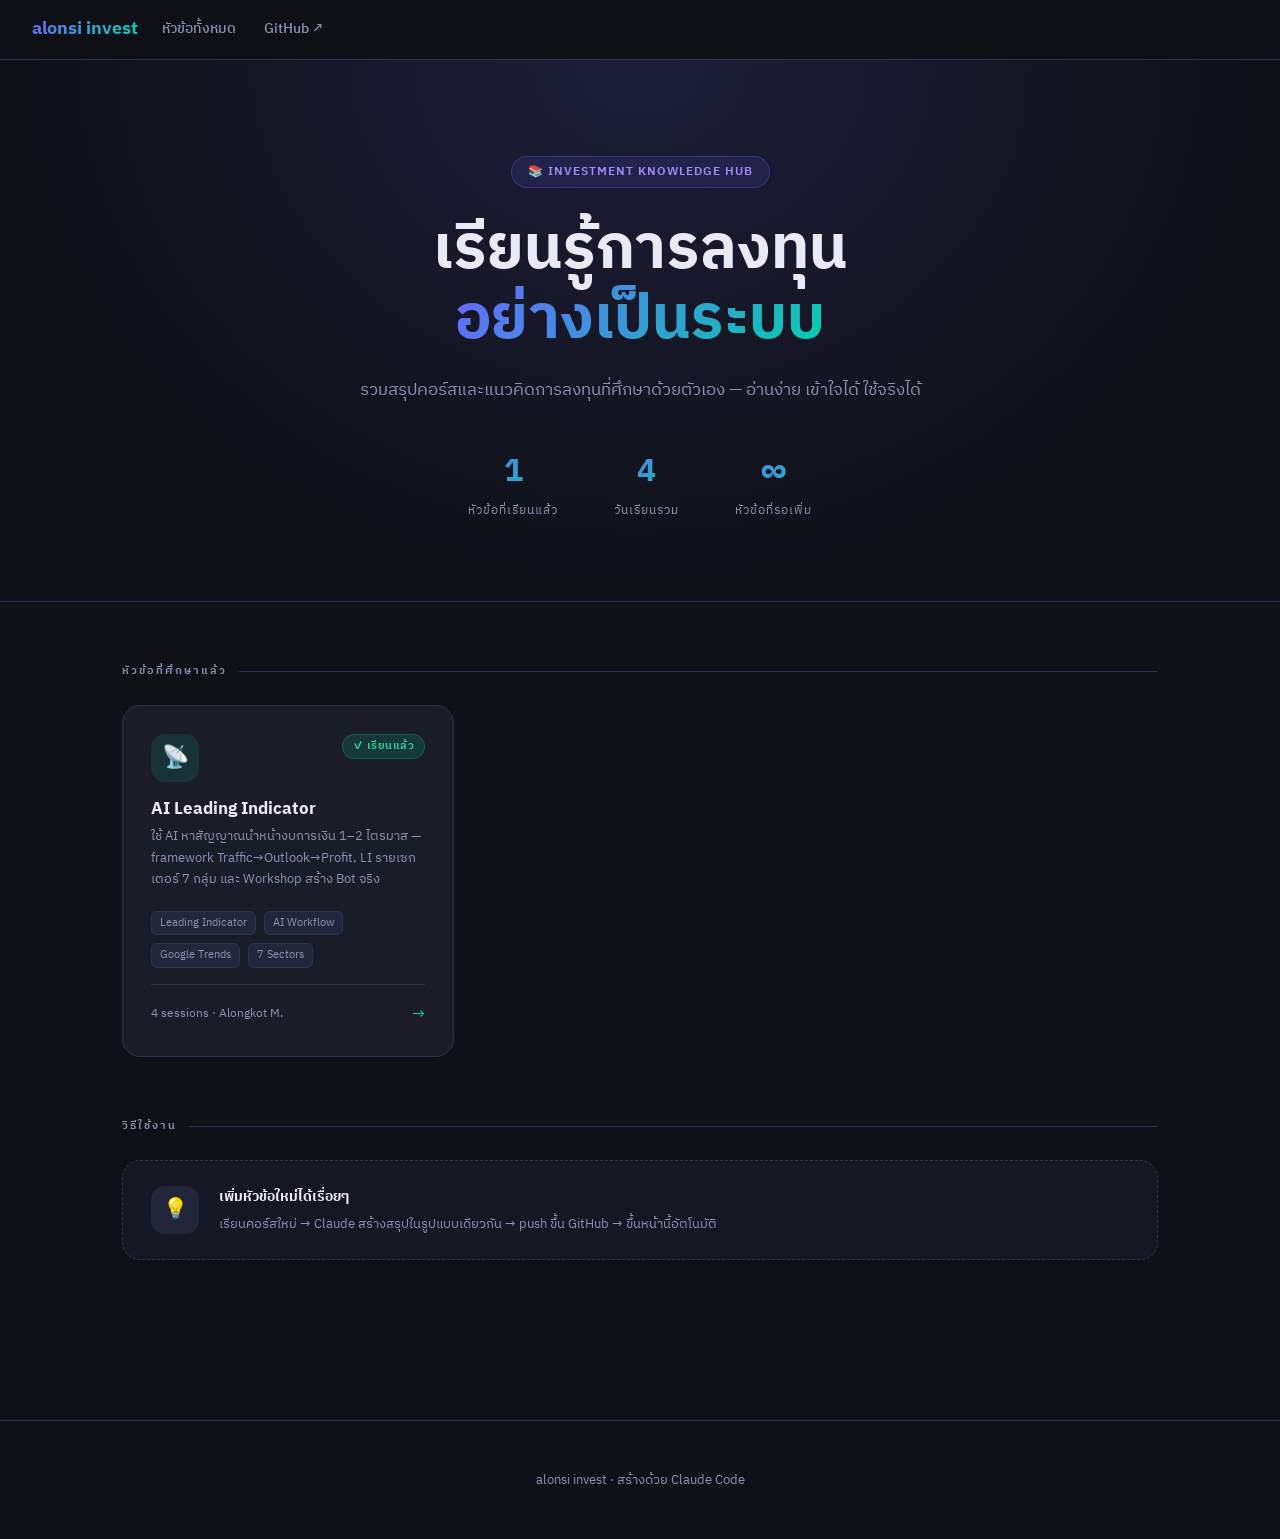
==== commit 60d50482: "Refactor to shared theme.css + data-driven homepage - Extract all inline CSS to assets/theme.css (sh" ====
--- a/index.html
+++ b/index.html
@@ -3,627 +3,78 @@
 <head>
 <meta charset="UTF-8">
 <meta name="viewport" content="width=device-width, initial-scale=1.0">
-<title>AI Leading Indicator — สรุปคอร์ส</title>
-<link href="https://fonts.googleapis.com/css2?family=Sarabun:wght@300;400;600;700&family=IBM+Plex+Sans+Thai:wght@300;400;600;700&display=swap" rel="stylesheet">
-<style>
-  :root {
-    --bg: #0f1117;
-    --surface: #1a1d27;
-    --surface2: #22263a;
-    --border: #2e3250;
-    --accent: #6c63ff;
-    --accent2: #00d4aa;
-    --accent3: #ff6b6b;
-    --accent4: #ffd93d;
-    --text: #e8eaf6;
-    --text-muted: #8b92b8;
-    --gradient: linear-gradient(135deg, #6c63ff 0%, #00d4aa 100%);
-  }
-
-  * { margin: 0; padding: 0; box-sizing: border-box; }
-
-  body {
-    background: var(--bg);
-    color: var(--text);
-    font-family: 'IBM Plex Sans Thai', 'Sarabun', sans-serif;
-    font-size: 16px;
-    line-height: 1.7;
-  }
-
-  /* NAV */
-  nav {
-    position: sticky; top: 0; z-index: 100;
-    background: rgba(15,17,23,0.85);
-    backdrop-filter: blur(12px);
-    border-bottom: 1px solid var(--border);
-    padding: 14px 32px;
-    display: flex; align-items: center; gap: 24px; flex-wrap: wrap;
-  }
-  nav .logo { font-weight: 700; font-size: 15px; color: var(--accent); letter-spacing: 0.5px; white-space: nowrap; }
-  nav a {
-    color: var(--text-muted); text-decoration: none; font-size: 13px; font-weight: 500;
-    transition: color 0.2s; white-space: nowrap;
-  }
-  nav a:hover { color: var(--text); }
-
-  /* HERO */
-  .hero {
-    padding: 100px 40px 80px;
-    text-align: center;
-    background: radial-gradient(ellipse at 50% 0%, rgba(108,99,255,0.15) 0%, transparent 70%);
-    border-bottom: 1px solid var(--border);
-  }
-  .hero .tag {
-    display: inline-block;
-    background: rgba(108,99,255,0.15); border: 1px solid rgba(108,99,255,0.4);
-    color: #a78bfa; border-radius: 20px; padding: 4px 16px; font-size: 12px;
-    font-weight: 600; letter-spacing: 1.5px; text-transform: uppercase; margin-bottom: 24px;
-  }
-  .hero h1 {
-    font-size: clamp(2rem, 5vw, 3.5rem); font-weight: 700; line-height: 1.2;
-    background: var(--gradient); -webkit-background-clip: text; -webkit-text-fill-color: transparent;
-    background-clip: text; margin-bottom: 20px;
-  }
-  .hero p { color: var(--text-muted); font-size: 18px; max-width: 600px; margin: 0 auto 40px; }
-  .hero-stats {
-    display: flex; justify-content: center; gap: 48px; flex-wrap: wrap;
-  }
-  .stat { text-align: center; }
-  .stat .num { font-size: 2rem; font-weight: 700; color: var(--accent2); }
-  .stat .label { font-size: 12px; color: var(--text-muted); text-transform: uppercase; letter-spacing: 1px; }
-
-  /* MAIN LAYOUT */
-  main { max-width: 1100px; margin: 0 auto; padding: 60px 32px; }
-
-  /* SECTION HEADER */
-  .section-header {
-    display: flex; align-items: center; gap: 14px;
-    margin-bottom: 28px; margin-top: 64px;
-  }
-  .section-header:first-of-type { margin-top: 0; }
-  .section-icon {
-    width: 44px; height: 44px; border-radius: 12px;
-    display: flex; align-items: center; justify-content: center;
-    font-size: 20px; flex-shrink: 0;
-  }
-  .section-header h2 { font-size: 22px; font-weight: 700; }
-  .section-header p { font-size: 13px; color: var(--text-muted); margin-top: 2px; }
-
-  /* CARD */
-  .card {
-    background: var(--surface);
-    border: 1px solid var(--border);
-    border-radius: 16px;
-    padding: 28px 32px;
-    margin-bottom: 20px;
-    transition: border-color 0.2s, transform 0.2s;
-  }
-  .card:hover { border-color: rgba(108,99,255,0.4); transform: translateY(-2px); }
-  .card h3 { font-size: 16px; font-weight: 600; margin-bottom: 14px; display: flex; align-items: center; gap: 10px; }
-
-  /* GRID */
-  .grid-2 { display: grid; grid-template-columns: repeat(auto-fit, minmax(300px, 1fr)); gap: 20px; }
-  .grid-3 { display: grid; grid-template-columns: repeat(auto-fit, minmax(220px, 1fr)); gap: 16px; }
-
-  /* PRINCIPLE CARD */
-  .principle {
-    background: var(--surface);
-    border: 1px solid var(--border);
-    border-radius: 14px;
-    padding: 20px 24px;
-    display: flex; gap: 16px; align-items: flex-start;
-  }
-  .principle-num {
-    width: 32px; height: 32px; border-radius: 50%; flex-shrink: 0;
-    background: var(--gradient); display: flex; align-items: center;
-    justify-content: center; font-weight: 700; font-size: 14px; color: #fff;
-  }
-  .principle h4 { font-size: 14px; font-weight: 600; margin-bottom: 4px; }
-  .principle p { font-size: 13px; color: var(--text-muted); line-height: 1.6; }
-
-  /* MODE TABLE */
-  .mode-card {
-    background: var(--surface);
-    border: 1px solid var(--border);
-    border-radius: 14px;
-    padding: 20px 24px;
-    text-align: center;
-  }
-  .mode-icon { font-size: 28px; margin-bottom: 10px; }
-  .mode-card h4 { font-weight: 700; font-size: 15px; margin-bottom: 6px; }
-  .mode-card p { font-size: 13px; color: var(--text-muted); }
-
-  /* QUOTE */
-  .quote {
-    border-left: 3px solid var(--accent);
-    background: rgba(108,99,255,0.07);
-    border-radius: 0 12px 12px 0;
-    padding: 18px 24px;
-    margin: 20px 0;
-    font-style: italic;
-    font-size: 16px;
-    color: #c4b5fd;
-  }
-
-  /* BADGE */
-  .badge {
-    display: inline-block; font-size: 11px; font-weight: 600;
-    padding: 2px 10px; border-radius: 20px; letter-spacing: 0.5px;
-  }
-  .badge-purple { background: rgba(108,99,255,0.2); color: #a78bfa; }
-  .badge-teal { background: rgba(0,212,170,0.15); color: #34d399; }
-  .badge-red { background: rgba(255,107,107,0.15); color: #f87171; }
-  .badge-yellow { background: rgba(255,217,61,0.15); color: #fbbf24; }
-
-  /* TIMELINE */
-  .timeline { display: flex; align-items: center; gap: 0; margin: 24px 0; flex-wrap: wrap; }
-  .timeline-step {
-    background: var(--surface2); border: 1px solid var(--border);
-    border-radius: 10px; padding: 12px 18px; text-align: center;
-    flex: 1; min-width: 120px;
-  }
-  .timeline-step .t-icon { font-size: 20px; margin-bottom: 4px; }
-  .timeline-step .t-label { font-size: 12px; font-weight: 600; }
-  .timeline-step .t-sub { font-size: 11px; color: var(--text-muted); }
-  .timeline-arrow { color: var(--accent); font-size: 20px; padding: 0 6px; flex-shrink: 0; }
-
-  /* SECTOR TABLE */
-  .sector-table { width: 100%; border-collapse: collapse; font-size: 14px; }
-  .sector-table th {
-    background: var(--surface2); color: var(--text-muted);
-    font-size: 11px; letter-spacing: 1px; text-transform: uppercase;
-    padding: 12px 16px; text-align: left; border-bottom: 1px solid var(--border);
-  }
-  .sector-table td {
-    padding: 14px 16px; border-bottom: 1px solid rgba(46,50,80,0.5);
-    vertical-align: top;
-  }
-  .sector-table tr:last-child td { border-bottom: none; }
-  .sector-table tr:hover td { background: rgba(108,99,255,0.04); }
-  .sector-icon { font-size: 18px; margin-right: 8px; }
-  .sector-name { font-weight: 600; }
-  .li-list { color: var(--text-muted); font-size: 13px; }
-
-  /* WARNING */
-  .warning {
-    background: rgba(255,107,107,0.08); border: 1px solid rgba(255,107,107,0.3);
-    border-radius: 12px; padding: 16px 20px; display: flex; gap: 12px; align-items: flex-start;
-    margin: 20px 0;
-  }
-  .warning-icon { font-size: 18px; flex-shrink: 0; }
-  .warning p { font-size: 14px; color: #fca5a5; }
-
-  /* KEY TAKEAWAY */
-  .takeaway-grid { display: grid; grid-template-columns: repeat(auto-fit, minmax(280px, 1fr)); gap: 16px; }
-  .takeaway {
-    background: var(--surface); border: 1px solid var(--border);
-    border-radius: 14px; padding: 20px 22px;
-    border-top: 3px solid;
-  }
-  .takeaway.purple { border-top-color: var(--accent); }
-  .takeaway.teal { border-top-color: var(--accent2); }
-  .takeaway.red { border-top-color: var(--accent3); }
-  .takeaway.yellow { border-top-color: var(--accent4); }
-  .takeaway h4 { font-size: 14px; font-weight: 700; margin-bottom: 8px; }
-  .takeaway p { font-size: 13px; color: var(--text-muted); }
-
-  /* ITERATION */
-  .version-flow { display: flex; flex-wrap: wrap; gap: 12px; align-items: center; margin-top: 16px; }
-  .version-box {
-    background: var(--surface2); border: 1px solid var(--border);
-    border-radius: 10px; padding: 12px 16px; font-size: 13px;
-  }
-  .version-box .vnum { font-weight: 700; color: var(--accent); font-size: 12px; }
-
-  /* ROLE CARD */
-  .role-card {
-    background: var(--surface2); border: 1px solid var(--border);
-    border-radius: 12px; padding: 18px 20px;
-  }
-  .role-card .role-icon { font-size: 24px; margin-bottom: 8px; }
-  .role-card h4 { font-weight: 700; font-size: 15px; margin-bottom: 6px; }
-  .role-card p { font-size: 13px; color: var(--text-muted); }
-
-  /* FOOTER */
-  footer {
-    text-align: center; padding: 48px 32px;
-    border-top: 1px solid var(--border);
-    color: var(--text-muted); font-size: 13px;
-    margin-top: 80px;
-  }
-
-  /* SCROLL REVEAL */
-  .reveal { opacity: 0; transform: translateY(20px); transition: opacity 0.5s, transform 0.5s; }
-  .reveal.visible { opacity: 1; transform: translateY(0); }
-
-  ul { padding-left: 20px; }
-  li { margin-bottom: 6px; font-size: 14px; color: var(--text-muted); }
-  li strong { color: var(--text); }
-
-  @media (max-width: 600px) {
-    .hero { padding: 60px 20px 48px; }
-    main { padding: 40px 20px; }
-    nav { padding: 12px 16px; gap: 12px; }
-    .hero-stats { gap: 28px; }
-  }
-</style>
+<title>Alonsi Invest — Investment Knowledge Hub</title>
+<link rel="stylesheet" href="/assets/theme.css">
 </head>
 <body>
 
-<!-- NAV -->
 <nav>
-  <span class="logo">📈 AI Leading Indicator</span>
-  <a href="#philosophy">ปรัชญา</a>
-  <a href="#ai">AI Framework</a>
-  <a href="#li">Leading Indicator</a>
-  <a href="#sectors">รายเซกเตอร์</a>
-  <a href="#workshops">Workshop</a>
-  <a href="#takeaways">Key Takeaways</a>
+  <div class="nav-logo">alonsi invest</div>
+  <div class="nav-links">
+    <a href="#topics">หัวข้อทั้งหมด</a>
+    <a href="https://github.com/crazyliverpool-web/alonsi-invest" target="_blank">GitHub ↗</a>
+  </div>
 </nav>
 
-<!-- HERO -->
 <section class="hero">
-  <div class="tag">Course Summary · 4 Sessions</div>
-  <h1>AI Leading Indicator</h1>
-  <p>ใช้ AI หาสัญญาณล่วงหน้าก่อนงบการเงินออก — นำหน้าตลาด 1–2 ไตรมาส</p>
-  <div class="hero-stats">
-    <div class="stat"><div class="num">4</div><div class="label">วันเรียน</div></div>
-    <div class="stat"><div class="num">2</div><div class="label">ประเภท LI</div></div>
-    <div class="stat"><div class="num">7+</div><div class="label">กลุ่มอุตสาหกรรม</div></div>
-    <div class="stat"><div class="num">3</div><div class="label">Workshop จริง</div></div>
+  <div class="eyebrow">📚 Investment Knowledge Hub</div>
+  <h1>เรียนรู้การลงทุน<br><span>อย่างเป็นระบบ</span></h1>
+  <p>รวมสรุปคอร์สและแนวคิดการลงทุนที่ศึกษาด้วยตัวเอง — อ่านง่าย เข้าใจได้ ใช้จริงได้</p>
+  <div class="stats">
+    <!-- STAT:COUNT -->
+    <div class="stat"><div class="num">1</div><div class="label">หัวข้อที่เรียนแล้ว</div></div>
+    <!-- /STAT:COUNT -->
+    <div class="stat"><div class="num">4</div><div class="label">วันเรียนรวม</div></div>
+    <div class="stat"><div class="num">∞</div><div class="label">หัวข้อที่รอเพิ่ม</div></div>
   </div>
 </section>
 
 <main>
 
-  <!-- SECTION 1: PHILOSOPHY -->
-  <div id="philosophy" class="section-header reveal">
-    <div class="section-icon" style="background:rgba(108,99,255,0.15)">💼</div>
-    <div>
-      <h2>ปรัชญาการลงทุนของอาจารย์</h2>
-      <p>Session 1 — สไตล์และหลักคิดก่อนเข้าสู่เนื้อหา</p>
-    </div>
+  <div id="topics" class="section-label reveal">หัวข้อที่ศึกษาแล้ว</div>
+
+  <div class="topic-grid">
+<!-- TOPICS:START -->
+    <a href="ai-leading-indicator/" class="topic-card done reveal">
+      <div class="card-header">
+        <div class="card-icon" style="background:rgba(0,212,170,.12)">📡</div>
+        <span class="badge badge-done">✓ เรียนแล้ว</span>
+      </div>
+      <div>
+        <div class="card-title">AI Leading Indicator</div>
+        <div class="card-desc">ใช้ AI หาสัญญาณนำหน้างบการเงิน 1–2 ไตรมาส — framework Traffic→Outlook→Profit, LI รายเซกเตอร์ 7 กลุ่ม และ Workshop สร้าง Bot จริง</div>
+      </div>
+      <div class="card-tags">
+        <span class="tag">Leading Indicator</span>
+        <span class="tag">AI Workflow</span>
+        <span class="tag">Google Trends</span>
+        <span class="tag">7 Sectors</span>
+      </div>
+      <div class="card-footer">
+        <span>4 sessions · Alongkot M.</span>
+        <span class="card-arrow" style="color:var(--accent2)">→</span>
+      </div>
+    </a>
+<!-- TOPICS:END -->
   </div>
 
-  <div class="grid-2 reveal">
-    <div class="card">
-      <h3>📊 Portfolio Style</h3>
-      <ul>
-        <li>ถือหุ้น <strong>3–10 ตัว</strong> ตัวเดียวไม่เกิน <strong>30%</strong></li>
-        <li>Time frame <strong>1–3 ปี</strong> (70%) + <strong>Forever</strong> (30%)</li>
-        <li>หุ้นนอก <strong>50–70%</strong>, หุ้นไทย <strong>30–50%</strong></li>
-        <li>Fundamental <strong>80%</strong>, Technical <strong>20%</strong></li>
-      </ul>
-    </div>
-    <div class="card">
-      <h3>🎯 โฟกัส Pivotal Moment</h3>
-      <p style="font-size:14px;color:var(--text-muted);margin-bottom:12px">จุดเปลี่ยนที่ Outlook เปลี่ยนจาก <span class="badge badge-red">แย่</span> → <span class="badge badge-teal">กลางๆ</span> ปลอดภัยกว่า และมีแต้มต่อมากกว่าซื้อหุ้นที่ดีอยู่แล้ว</p>
-      <p style="font-size:13px;color:var(--text-muted)">ต้องมี Playbook เฉพาะตัวในช่วงนี้ ไม่ใช่แค่ดูว่าหุ้นถูกหรือแพง</p>
-    </div>
-  </div>
+  <div class="section-label reveal">วิธีใช้งาน</div>
 
-  <div style="display:grid;grid-template-columns:repeat(auto-fit,minmax(280px,1fr));gap:14px" class="reveal">
-    <div class="principle"><div class="principle-num">1</div><div><h4>Maximize risk-adjusted return 3–5 ปี</h4><p>พัฒนาระบบที่ผลตอบแทนสูงสุดเมื่อเทียบกับความเสี่ยง ไม่ใช่แค่ผลตอบแทนสูงสุด</p></div></div>
-    <div class="principle"><div class="principle-num">2</div><div><h4>Quantify หลักคิด ~80%</h4><p>ทำให้กระบวนการตัดสินใจวัดได้ ลดการใช้ความรู้สึก</p></div></div>
-    <div class="principle"><div class="principle-num">3</div><div><h4>Minimize effort (Pareto 20/80)</h4><p>โฟกัส 20% ของปัจจัยที่ให้ผล 80% ไม่ต้องไล่ทุกอย่าง</p></div></div>
-    <div class="principle"><div class="principle-num">4</div><div><h4>ทำน้อย คิดเยอะ (Punchcard)</h4><p>ตัดสินใจน้อยครั้งแต่มีคุณภาพ ไม่ trading บ่อย</p></div></div>
-    <div class="principle"><div class="principle-num">5</div><div><h4>Minimize ความผันผวนอารมณ์</h4><p>ระบบที่ดีช่วยให้ไม่ตัดสินใจด้วยอารมณ์ในช่วงตลาดผันผวน</p></div></div>
-    <div class="principle"><div class="principle-num">6</div><div><h4>Playbook เฉพาะตัวในช่วง Pivotal</h4><p>แต่ละหุ้นต้องมี checklist ของสัญญาณที่จะ trigger การลงทุน</p></div></div>
-  </div>
-
-  <!-- SECTION 2: AI FRAMEWORK -->
-  <div id="ai" class="section-header reveal">
-    <div class="section-icon" style="background:rgba(0,212,170,0.12)">🤖</div>
-    <div>
-      <h2>หลักคิดเรื่อง AI</h2>
-      <p>Session 1 — วิธีใช้ AI ให้ได้เปรียบในการลงทุน</p>
-    </div>
-  </div>
-
-  <div class="quote reveal">
-    "Prompt ที่ดีที่สุดคือการไม่ต้อง Prompt เลย" — ถ้า AI เข้าใจบริบทและวัตถุประสงค์ดีพอ ไม่ต้องอธิบายซ้ำทุกครั้ง
-  </div>
-
-  <div class="warning reveal">
-    <span class="warning-icon">⚠️</span>
-    <p><strong>สิ่งที่อาจารย์เตือน:</strong> AI ทำได้ทุกอย่าง แต่ความแม่นยำแปรปรวน ถ้าให้ทำเยอะ ผิดเยอะด้วย — Value ของ AI ไม่ได้มาจาก output แต่มาจาก <strong>Process</strong> ที่ดี</p>
-  </div>
-
-  <div style="margin-bottom:20px" class="reveal">
-    <h3 style="font-size:16px;font-weight:600;margin-bottom:16px">4 บทบาทที่นักลงทุนยุค AI ต้องมี</h3>
-    <div class="grid-2">
-      <div class="role-card"><div class="role-icon">🔍</div><h4>Validator</h4><p>เช็คว่า AI ให้ข้อมูลถูกหรือผิด รู้ว่าเชื่อได้แค่ไหน</p></div>
-      <div class="role-card"><div class="role-icon">🎬</div><h4>Director</h4><p>บอกให้ AI ถามกว้างหรือเจาะจงตามสถานการณ์</p></div>
-      <div class="role-card"><div class="role-icon">🎼</div><h4>Orchestrator</h4><p>กำหนด Process ว่า AI ทำ Step อะไรบ้าง ลำดับไหน</p></div>
-      <div class="role-card"><div class="role-icon">🔗</div><h4>Connector</h4><p>เชื่อม AI กับ Ecosystem ข้อมูลที่มีอยู่</p></div>
-    </div>
-  </div>
-
-  <div class="reveal">
-    <h3 style="font-size:16px;font-weight:600;margin-bottom:16px">Minimal Viable AI Process (MVAP) — เลือก Mode ให้ถูก</h3>
-    <div class="grid-3">
-      <div class="mode-card">
-        <div class="mode-icon">💬</div>
-        <h4>Chat</h4>
-        <p>คิดไปพร้อมกัน ยังไม่มีเป้าหมายชัด ต้องการ explore</p>
-      </div>
-      <div class="mode-card">
-        <div class="mode-icon">🤝</div>
-        <h4>Cowork</h4>
-        <p>มี objective ชัด ต้องการ live artifact ที่ update ได้</p>
-      </div>
-      <div class="mode-card">
-        <div class="mode-icon">⚙️</div>
-        <h4>Code (Python)</h4>
-        <p>งาน repetitive ที่ต้องทำทุกวัน หรือ Cowork แก้ไม่ได้</p>
-      </div>
-    </div>
-  </div>
-
-  <div class="card reveal" style="margin-top:20px">
-    <h3>📄 claude.md — ระบบ Instruction ส่วนตัว</h3>
-    <p style="font-size:14px;color:var(--text-muted);margin-bottom:16px">เขียนกฎให้ AI ทำตามโดยไม่ต้อง prompt ซ้ำ แบ่ง 4 หมวด</p>
-    <div class="grid-2">
-      <div><span class="badge badge-purple">G — Ground Rules</span><p style="font-size:13px;color:var(--text-muted);margin-top:8px">Search ก่อนตอบ, ถ้าไม่รู้ให้บอก อย่าเดา, ห้ามใช้คำว่า "moat"</p></div>
-      <div><span class="badge badge-teal">O — Orchestration</span><p style="font-size:13px;color:var(--text-muted);margin-top:8px">หลังทำเสร็จบอก tool ที่ใช้ + token count เพื่อประเมิน</p></div>
-      <div><span class="badge badge-yellow">V — Validation</span><p style="font-size:13px;color:var(--text-muted);margin-top:8px">ทุก claim ต้องมี source, prefer primary ไม่ใช่ aggregator</p></div>
-      <div><span class="badge badge-red">D — Development</span><p style="font-size:13px;color:var(--text-muted);margin-top:8px">งาน 3 ขั้นขึ้นไปต้องวางแผนก่อน, chart ใช้ Monthly/Quarterly</p></div>
-    </div>
-  </div>
-
-  <!-- SECTION 3: LEADING INDICATOR -->
-  <div id="li" class="section-header reveal">
-    <div class="section-icon" style="background:rgba(255,217,61,0.12)">📡</div>
-    <div>
-      <h2>Leading Indicator คืออะไร</h2>
-      <p>Session 1–2 — หัวใจของคอร์ส</p>
-    </div>
-  </div>
-
-  <div class="card reveal">
-    <h3>🎯 นิยาม</h3>
-    <p style="font-size:15px;margin-bottom:16px"><strong>Leading Indicator = ข้อมูลที่บอกสัญญาณก่อนงบการเงินจะออก</strong> นำหน้า 1–2 ไตรมาส</p>
-    <p style="font-size:14px;color:var(--text-muted)">เปรียบเหมือนเจ้าของร้านอาหาร รู้ว่าวันนี้ลูกค้าเข้ามากหรือน้อย <em>(Leading)</em> ก่อนจะรู้ยอดรายได้สิ้นเดือน <em>(Financial Statement)</em></p>
-  </div>
-
-  <div style="margin:24px 0" class="reveal">
-    <h3 style="font-size:15px;font-weight:600;margin-bottom:16px">ลำดับความเร็วของข้อมูล</h3>
-    <div class="timeline">
-      <div class="timeline-step"><div class="t-icon">⚡</div><div class="t-label">Daily</div><div class="t-sub">Google Trends</div></div>
-      <div class="timeline-arrow">→</div>
-      <div class="timeline-step"><div class="t-icon">📅</div><div class="t-label">Monthly</div><div class="t-sub">Deliveries, Revenue</div></div>
-      <div class="timeline-arrow">→</div>
-      <div class="timeline-step"><div class="t-icon">📆</div><div class="t-label">Quarterly</div><div class="t-sub">Guidance, Outlook</div></div>
-      <div class="timeline-arrow">→</div>
-      <div class="timeline-step"><div class="t-icon">📊</div><div class="t-label">Financial</div><div class="t-sub">งบการเงิน (ช้าสุด)</div></div>
-    </div>
-  </div>
-
-  <div class="grid-2 reveal">
-    <div class="card" style="border-color:rgba(108,99,255,0.3)">
-      <h3>📖 Story Leading Indicator</h3>
-      <p style="font-size:14px;color:var(--text-muted);margin-bottom:12px">ปัจจัยเชิงคุณภาพ <strong>ตีความเอง</strong> ไม่สามารถวัดเป็นตัวเลขโดยตรง</p>
-      <ul>
-        <li>GA (General Availability) launch</li>
-        <li>Product roadmap อัปเดต</li>
-        <li>Usage เริ่มเพิ่ม (ไม่ใช่ตัวเลขแน่ชัด)</li>
-        <li>Management tone เปลี่ยน</li>
-      </ul>
-    </div>
-    <div class="card" style="border-color:rgba(0,212,170,0.3)">
-      <h3>🔢 Number Leading Indicator</h3>
-      <p style="font-size:14px;color:var(--text-muted);margin-bottom:12px">ตัวเลข <strong>พล็อตกราฟได้</strong> ติดตามเป็นระบบได้ ชัดเจนกว่า</p>
-      <ul>
-        <li>Google Trends Search Volume</li>
-        <li>Monthly Deliveries / Revenue</li>
-        <li>Website Traffic (Organic vs Paid)</li>
-        <li>Engagement Metrics (Streak, DAU)</li>
-      </ul>
-    </div>
-  </div>
-
-  <div class="card reveal">
-    <h3>🔄 Framework การวิเคราะห์ (3 ขั้น)</h3>
-    <div class="timeline" style="margin-top:16px">
-      <div class="timeline-step" style="background:rgba(108,99,255,0.1);border-color:rgba(108,99,255,0.3)">
-        <div class="t-icon">👁️</div><div class="t-label" style="color:#a78bfa">Traffic / Engagement</div><div class="t-sub">ดูเป็นอันดับแรก</div>
-      </div>
-      <div class="timeline-arrow">→</div>
-      <div class="timeline-step" style="background:rgba(0,212,170,0.07);border-color:rgba(0,212,170,0.3)">
-        <div class="t-icon">🔭</div><div class="t-label" style="color:#34d399">Outlook / Guidance</div><div class="t-sub">ยืนยัน direction</div>
-      </div>
-      <div class="timeline-arrow">→</div>
-      <div class="timeline-step" style="background:rgba(255,217,61,0.07);border-color:rgba(255,217,61,0.3)">
-        <div class="t-icon">💰</div><div class="t-label" style="color:#fbbf24">Sales / Profit</div><div class="t-sub">งบการเงิน (ยืนยันสุดท้าย)</div>
-      </div>
-    </div>
-  </div>
-
-  <div class="warning reveal">
-    <span class="warning-icon">⚠️</span>
-    <p><strong>กับดักที่ต้องระวัง:</strong> ตัวเลข Sales ขึ้นอาจเพราะ <u>ราคา</u> ขึ้น ไม่ใช่ <u>ปริมาณ</u> ขึ้น — ต้อง double-check Volume vs Price เสมอ เพราะถ้าขึ้นเพราะราคา = เงินเฟ้อ ไม่ใช่ demand จริง</p>
-  </div>
-
-  <!-- SECTION 4: SECTORS -->
-  <div id="sectors" class="section-header reveal">
-    <div class="section-icon" style="background:rgba(255,107,107,0.12)">🏭</div>
-    <div>
-      <h2>Leading Indicator รายเซกเตอร์</h2>
-      <p>Session 2–3 — ตัวอย่างจริงที่อาจารย์ใช้</p>
-    </div>
-  </div>
-
-  <div class="card reveal" style="padding:0;overflow:hidden">
-    <table class="sector-table">
-      <thead>
-        <tr>
-          <th>กลุ่มอุตสาหกรรม</th>
-          <th>Leading Indicator หลัก</th>
-          <th>แหล่งข้อมูล</th>
-        </tr>
-      </thead>
-      <tbody>
-        <tr>
-          <td><span class="sector-icon">🛒</span><span class="sector-name">Consumer / Retail</span></td>
-          <td><div class="li-list">Search volume, CPG volume, Consumer confidence, Website traffic</div></td>
-          <td><div class="li-list">Google Trends, Circana, UMich Sentiment, SimilarWeb</div></td>
-        </tr>
-        <tr>
-          <td><span class="sector-icon">🍔</span><span class="sector-name">Restaurant</span></td>
-          <td><div class="li-list">POS data (Sales/Traffic/Price), Foot traffic, Card spending</div></td>
-          <td><div class="li-list">RMS QSR, Placer.ai, BofA Checkpoint, NRA RPI</div></td>
-        </tr>
-        <tr>
-          <td><span class="sector-icon">💾</span><span class="sector-name">Semiconductor / AI</span></td>
-          <td><div class="li-list">Monthly revenue, Hyperscaler CapEx, Phone shipments, Lens revenue</div></td>
-          <td><div class="li-list">TSMC, CAICT, Hyperscalers (MSFT/AMZN/GOOG/META), Largan</div></td>
-        </tr>
-        <tr>
-          <td><span class="sector-icon">⚡</span><span class="sector-name">EV / Automotive</span></td>
-          <td><div class="li-list">Monthly vehicle deliveries, Battery commodity prices</div></td>
-          <td><div class="li-list">XPEV, CPCA (China), Lithium/Cobalt prices</div></td>
-        </tr>
-        <tr>
-          <td><span class="sector-icon">☁️</span><span class="sector-name">Enterprise Software</span></td>
-          <td><div class="li-list">Hyperscaler CapEx ($117B→$710B), Adoption rate, DB popularity</div></td>
-          <td><div class="li-list">Hyperscaler earnings, Ramp.com, DB-Engines Ranking</div></td>
-        </tr>
-        <tr>
-          <td><span class="sector-icon">🌐</span><span class="sector-name">Online Platform</span></td>
-          <td><div class="li-list">DAU/WAU, Streak retention (365-day), Engagement depth</div></td>
-          <td><div class="li-list">Duolingo Streak, SimilarWeb, App Annie</div></td>
-        </tr>
-        <tr>
-          <td><span class="sector-icon">🚢</span><span class="sector-name">Manufacturing / Logistics</span></td>
-          <td><div class="li-list">Inventory-to-sales ratio, Freight rates</div></td>
-          <td><div class="li-list">Baltic Dry Index, SCFI (Container freight)</div></td>
-        </tr>
-        <tr>
-          <td><span class="sector-icon">🇹🇭</span><span class="sector-name">หุ้นไทย</span></td>
-          <td><div class="li-list">Export data by HS Code (computer/electronics)</div></td>
-          <td><div class="li-list">กรมศุลกากร, BOT</div></td>
-        </tr>
-        <tr>
-          <td><span class="sector-icon">💊</span><span class="sector-name">Healthcare / Pharma</span></td>
-          <td><div class="li-list">Phase trial roadmap, FDA approval, CMS Medicare coverage</div></td>
-          <td><div class="li-list">ClinicalTrials.gov, FDA pipeline</div></td>
-        </tr>
-        <tr>
-          <td><span class="sector-icon">🚀</span><span class="sector-name">Space / Starlink</span></td>
-          <td><div class="li-list">Starship test success → V3 launch → capacity → price → margin</div></td>
-          <td><div class="li-list">SpaceX updates, FCC filings</div></td>
-        </tr>
-      </tbody>
-    </table>
-  </div>
-
-  <div class="card reveal" style="margin-top:20px;border-color:rgba(255,217,61,0.25)">
-    <h3>💡 ตัวอย่างจริง: Amazon</h3>
-    <p style="font-size:14px;color:var(--text-muted)">อาจารย์เห็นว่า Amazon <strong>organic traffic ลดลงต่อเนื่อง 2 ปี</strong> → แปลว่ารายได้ retail ที่โตมาจากราคาขึ้น ไม่ใช่ลูกค้าใหม่ → <strong>catalyst จริงของหุ้นคือ AWS</strong> ไม่ใช่ retail — Leading Indicator ช่วยเห็นความจริงนี้ก่อนที่คนอื่นจะรู้</p>
-  </div>
-
-  <!-- SECTION 5: WORKSHOPS -->
-  <div id="workshops" class="section-header reveal">
-    <div class="section-icon" style="background:rgba(0,212,170,0.12)">🛠️</div>
-    <div>
-      <h2>Workshop จริง</h2>
-      <p>Session 2–3 — สาธิตการสร้างระบบอัตโนมัติ</p>
-    </div>
-  </div>
-
-  <div class="grid-3 reveal">
-    <div class="card">
-      <h3>📈 Google Trends Dashboard</h3>
-      <p style="font-size:13px;color:var(--text-muted)">ใช้ Cowork สร้าง Live Dashboard เทียบ brand ต่างๆ — Interest Over Time + Related Queries + Insights อัปเดตได้เอง</p>
-      <p style="font-size:12px;color:var(--accent2);margin-top:10px">ตัวอย่าง: Sweet Green vs Kawa</p>
-    </div>
-    <div class="card">
-      <h3>🎬 YouTube API Bot</h3>
-      <p style="font-size:13px;color:var(--text-muted)">ดึง transcript จาก YouTube channels → สรุป 5 bullet → ป้อน Google Sheets ทุกเช้าตี 7 อัตโนมัติ โดยไม่ต้องไปฟังเอง</p>
-      <p style="font-size:12px;color:var(--accent2);margin-top:10px">ช่อง: All-in, Diary of a CEO ฯลฯ</p>
-    </div>
-    <div class="card">
-      <h3>🕵️ Bot สรุปข่าวหุ้น</h3>
-      <p style="font-size:13px;color:var(--text-muted)">Browser Automation + Grok AI ดึงข่าวจาก X/Twitter → สรุปเข้า Sheets อัตโนมัติ — "วิธีสายมืด" ไม่ต้องเสียเงิน Twitter API ราคาแพง</p>
-      <p style="font-size:12px;color:var(--accent2);margin-top:10px">ประหยัดค่า API หลักพันต่อเดือน</p>
-    </div>
-  </div>
-
-  <div class="card reveal">
-    <h3>🔄 หลักพัฒนา Dashboard แบบ Iteration</h3>
-    <p style="font-size:13px;color:var(--text-muted);margin-bottom:16px">อย่าสร้างให้สมบูรณ์ครั้งเดียว พัฒนาเป็น Version ทีละขั้น</p>
-    <div class="version-flow">
-      <div class="version-box"><div class="vnum">V1</div>หา LI ตัวแรก</div>
-      <span style="color:var(--accent)">→</span>
-      <div class="version-box"><div class="vnum">V2</div>เพิ่ม cross-check LI</div>
-      <span style="color:var(--accent)">→</span>
-      <div class="version-box"><div class="vnum">V3</div>เชื่อม Booking LI</div>
-      <span style="color:var(--accent)">→</span>
-      <div class="version-box"><div class="vnum">V4</div>เพิ่ม Trailing LI</div>
-      <span style="color:var(--accent)">→</span>
-      <div class="version-box"><div class="vnum">V5</div>Validate & fact-check</div>
-    </div>
-  </div>
-
-  <!-- SECTION 6: KEY TAKEAWAYS -->
-  <div id="takeaways" class="section-header reveal">
-    <div class="section-icon" style="background:rgba(255,217,61,0.12)">⭐</div>
-    <div>
-      <h2>Key Takeaways</h2>
-      <p>6 หลักการที่ทำให้ระบบนี้ได้ผลในระยะยาว</p>
-    </div>
-  </div>
-
-  <div class="takeaway-grid reveal">
-    <div class="takeaway purple">
-      <h4>Process > Output</h4>
-      <p>ถ้า process ดีก่อน ผลลัพธ์ดีตามมาเองในระยะยาว ไม่ต้องไล่ output ทีละครั้ง</p>
-    </div>
-    <div class="takeaway teal">
-      <h4>LI คือเครื่องมือ ไม่ใช่สูตรสำเร็จ</h4>
-      <p>ต้องเข้าใจเหตุผลเบื้องหลังทุกครั้ง ไม่ใช่แค่ดูว่าตัวเลขขึ้นหรือลง</p>
-    </div>
-    <div class="takeaway red">
-      <h4>ราคาขึ้น ≠ ปริมาณขึ้น</h4>
-      <p>Double check Volume vs Price growth เสมอ ขึ้นเพราะราคา = เงินเฟ้อ ไม่ใช่ demand จริง</p>
-    </div>
-    <div class="takeaway yellow">
-      <h4>80% useful ดีพอแล้ว</h4>
-      <p>ไม่ต้องไล่ 100% perfect เพราะเสียเวลามาก ได้ 80% แล้วลงมือทำ</p>
-    </div>
-    <div class="takeaway purple">
-      <h4>10,000 iterations to mastery</h4>
-      <p>จำนวนครั้งที่ลองและปรับปรุงสำคัญกว่าเวลาที่ใช้ (อ้าง Naval Ravikant)</p>
-    </div>
-    <div class="takeaway teal">
-      <h4>Valuation ต้องมาคู่ LI</h4>
-      <p>LI ดีแต่ราคาแพงมากก็ไม่น่าเข้า จุดที่น่าสนใจ = Valuation ไม่แพง + LI เริ่มพลิกบวก</p>
+  <div class="hint-card reveal">
+    <div class="hint-icon">💡</div>
+    <div class="hint-text">
+      <strong>เพิ่มหัวข้อใหม่ได้เรื่อยๆ</strong>
+      เรียนคอร์สใหม่ → Claude สร้างสรุปในรูปแบบเดียวกัน → push ขึ้น GitHub → ขึ้นหน้านี้อัตโนมัติ
     </div>
   </div>
 
 </main>
 
-<footer>
-  <p>สรุปจากคอร์ส AI Leading Indicator — อาจารย์ Alongkot Manorungrueangrat</p>
-  <p style="margin-top:8px;color:rgba(139,146,184,0.5);font-size:12px">Generated from course transcripts · 4 sessions · 2026</p>
-</footer>
+<footer>alonsi invest · สร้างด้วย Claude Code</footer>
 
 <script>
-  // Scroll reveal
-  const observer = new IntersectionObserver((entries) => {
-    entries.forEach(e => {
-      if (e.isIntersecting) { e.target.classList.add('visible'); }
-    });
-  }, { threshold: 0.1 });
-  document.querySelectorAll('.reveal').forEach(el => observer.observe(el));
-
-  // Smooth scroll for nav
-  document.querySelectorAll('a[href^="#"]').forEach(a => {
-    a.addEventListener('click', e => {
-      e.preventDefault();
-      document.querySelector(a.getAttribute('href'))?.scrollIntoView({ behavior: 'smooth', block: 'start' });
-    });
-  });
+  const obs = new IntersectionObserver(e=>e.forEach(x=>{if(x.isIntersecting)x.target.classList.add('visible');}),{threshold:.1});
+  document.querySelectorAll('.reveal').forEach(el=>obs.observe(el));
 </script>
 </body>
 </html>
--- a/assets/theme.css
+++ b/assets/theme.css
@@ -0,0 +1,342 @@
+/* alonsi-invest shared theme — do not edit inline; this file is the source of truth */
+@import url('https://fonts.googleapis.com/css2?family=Sarabun:wght@300;400;600;700&family=IBM+Plex+Sans+Thai:wght@300;400;600;700&display=swap');
+
+:root {
+  --bg: #0f1117;
+  --surface: #1a1d27;
+  --surface2: #22263a;
+  --border: #2e3250;
+  --accent: #6c63ff;
+  --accent2: #00d4aa;
+  --accent3: #ff6b6b;
+  --accent4: #ffd93d;
+  --text: #e8eaf6;
+  --muted: #8b92b8;        /* homepage alias */
+  --text-muted: #8b92b8;   /* course page alias */
+  --gradient: linear-gradient(135deg, #6c63ff 0%, #00d4aa 100%);
+}
+
+/* ── BASE ─────────────────────────────────────────────────── */
+* { margin: 0; padding: 0; box-sizing: border-box; }
+
+body {
+  background: var(--bg);
+  color: var(--text);
+  font-family: 'IBM Plex Sans Thai', 'Sarabun', sans-serif;
+  font-size: 16px;
+  line-height: 1.7;
+  min-height: 100vh;
+}
+
+ul { padding-left: 20px; }
+li { margin-bottom: 6px; font-size: 14px; color: var(--text-muted); }
+li strong { color: var(--text); }
+
+/* ── NAV ──────────────────────────────────────────────────── */
+nav {
+  position: sticky; top: 0; z-index: 100;
+  background: rgba(15,17,23,0.9);
+  backdrop-filter: blur(12px);
+  border-bottom: 1px solid var(--border);
+  padding: 14px 32px;
+  display: flex; align-items: center; gap: 24px; flex-wrap: wrap;
+}
+/* homepage logo */
+.nav-logo {
+  font-size: 18px; font-weight: 700;
+  background: var(--gradient);
+  -webkit-background-clip: text; -webkit-text-fill-color: transparent;
+  background-clip: text;
+}
+/* course page logo */
+nav .logo {
+  font-weight: 700; font-size: 15px; color: var(--accent);
+  letter-spacing: 0.5px; white-space: nowrap;
+}
+nav a {
+  color: var(--text-muted); text-decoration: none; font-size: 13px;
+  font-weight: 500; transition: color 0.2s; white-space: nowrap;
+}
+nav a:hover { color: var(--text); }
+/* homepage nav links */
+.nav-links { display: flex; gap: 28px; }
+.nav-links a { color: var(--muted); text-decoration: none; font-size: 14px; transition: color .2s; }
+.nav-links a:hover { color: var(--text); }
+
+/* ── HERO ─────────────────────────────────────────────────── */
+.hero {
+  padding: 96px 40px 80px;
+  text-align: center;
+  background: radial-gradient(ellipse at 50% 0%, rgba(108,99,255,0.15) 0%, transparent 70%);
+  border-bottom: 1px solid var(--border);
+}
+/* homepage eyebrow pill */
+.eyebrow {
+  display: inline-flex; align-items: center; gap: 8px;
+  background: rgba(108,99,255,.12); border: 1px solid rgba(108,99,255,.3);
+  color: #a78bfa; border-radius: 20px; padding: 5px 16px;
+  font-size: 12px; font-weight: 600; letter-spacing: 1px;
+  text-transform: uppercase; margin-bottom: 28px;
+}
+/* course page hero tag */
+.hero .tag {
+  display: inline-block;
+  background: rgba(108,99,255,0.15); border: 1px solid rgba(108,99,255,0.4);
+  color: #a78bfa; border-radius: 20px; padding: 4px 16px; font-size: 12px;
+  font-weight: 600; letter-spacing: 1.5px; text-transform: uppercase; margin-bottom: 24px;
+}
+.hero h1 {
+  font-size: clamp(2rem, 5vw, 3.8rem); font-weight: 700; line-height: 1.15; margin-bottom: 20px;
+}
+/* homepage gradient h1 span */
+.hero h1 span {
+  background: var(--gradient);
+  -webkit-background-clip: text; -webkit-text-fill-color: transparent; background-clip: text;
+}
+/* course page full-gradient h1 */
+.hero h1.gradient-text {
+  background: var(--gradient);
+  -webkit-background-clip: text; -webkit-text-fill-color: transparent; background-clip: text;
+}
+.hero p { color: var(--text-muted); font-size: 17px; max-width: 600px; margin: 0 auto 40px; line-height: 1.7; }
+
+/* homepage stats row */
+.stats { display: flex; justify-content: center; gap: 56px; flex-wrap: wrap; margin-top: 8px; }
+.stats .stat .num {
+  font-size: 2rem; font-weight: 700;
+  background: var(--gradient);
+  -webkit-background-clip: text; -webkit-text-fill-color: transparent; background-clip: text;
+}
+/* course page hero stats */
+.hero-stats { display: flex; justify-content: center; gap: 48px; flex-wrap: wrap; }
+.hero-stats .stat .num { font-size: 2rem; font-weight: 700; color: var(--accent2); }
+
+.stat { text-align: center; }
+.stat .label { font-size: 12px; color: var(--text-muted); text-transform: uppercase; letter-spacing: 1px; margin-top: 2px; }
+
+/* ── MAIN LAYOUT ──────────────────────────────────────────── */
+main { max-width: 1100px; margin: 0 auto; padding: 60px 32px 80px; }
+
+/* ── SECTION HEADER (course pages) ───────────────────────── */
+.section-header {
+  display: flex; align-items: center; gap: 14px;
+  margin-bottom: 28px; margin-top: 64px;
+}
+.section-header:first-of-type { margin-top: 0; }
+.section-icon {
+  width: 44px; height: 44px; border-radius: 12px;
+  display: flex; align-items: center; justify-content: center;
+  font-size: 20px; flex-shrink: 0;
+}
+.section-header h2 { font-size: 22px; font-weight: 700; }
+.section-header p { font-size: 13px; color: var(--text-muted); margin-top: 2px; }
+
+/* homepage section label */
+.section-label {
+  font-size: 11px; font-weight: 600; letter-spacing: 2px;
+  text-transform: uppercase; color: var(--muted);
+  margin-bottom: 24px; display: flex; align-items: center; gap: 12px;
+}
+.section-label::after { content: ''; flex: 1; height: 1px; background: var(--border); }
+
+/* ── CARD ─────────────────────────────────────────────────── */
+.card {
+  background: var(--surface);
+  border: 1px solid var(--border);
+  border-radius: 16px; padding: 28px 32px; margin-bottom: 20px;
+  transition: border-color 0.2s, transform 0.2s;
+}
+.card:hover { border-color: rgba(108,99,255,0.4); transform: translateY(-2px); }
+.card h3 { font-size: 16px; font-weight: 600; margin-bottom: 14px; display: flex; align-items: center; gap: 10px; }
+
+/* ── GRIDS ────────────────────────────────────────────────── */
+.grid-2 { display: grid; grid-template-columns: repeat(auto-fit, minmax(300px, 1fr)); gap: 20px; }
+.grid-3 { display: grid; grid-template-columns: repeat(auto-fit, minmax(220px, 1fr)); gap: 16px; }
+
+/* ── HOMEPAGE TOPIC CARDS ─────────────────────────────────── */
+.topic-grid {
+  display: grid; grid-template-columns: repeat(auto-fill, minmax(320px, 1fr));
+  gap: 20px; margin-bottom: 60px;
+}
+.topic-card {
+  background: var(--surface); border: 1px solid var(--border); border-radius: 18px;
+  padding: 28px; text-decoration: none; color: inherit;
+  display: flex; flex-direction: column; gap: 16px;
+  transition: border-color .25s, transform .25s, box-shadow .25s;
+  position: relative; overflow: hidden;
+}
+.topic-card::before {
+  content: ''; position: absolute; top: 0; left: 0; right: 0; height: 3px;
+  border-radius: 18px 18px 0 0; opacity: 0; transition: opacity .25s;
+}
+.topic-card.teal::before { background: var(--accent2); }
+.topic-card.purple::before { background: var(--accent); }
+.topic-card.red::before { background: var(--accent3); }
+.topic-card.yellow::before { background: var(--accent4); }
+.topic-card.done::before { background: var(--accent2); }
+.topic-card.done:hover { border-color: rgba(0,212,170,.35); transform: translateY(-3px); box-shadow: 0 12px 40px rgba(0,0,0,.3); }
+.topic-card.done:hover::before { opacity: 1; }
+.topic-card.soon { cursor: default; }
+
+.card-header { display: flex; align-items: flex-start; justify-content: space-between; gap: 12px; }
+.card-icon {
+  width: 48px; height: 48px; border-radius: 14px;
+  display: flex; align-items: center; justify-content: center;
+  font-size: 22px; flex-shrink: 0;
+}
+.card-title { font-size: 17px; font-weight: 700; line-height: 1.3; margin-bottom: 6px; }
+.card-desc { font-size: 13px; color: var(--muted); line-height: 1.65; }
+
+.card-tags { display: flex; gap: 8px; flex-wrap: wrap; margin-top: 4px; }
+.tag { font-size: 11px; color: var(--muted); background: var(--surface2); border: 1px solid var(--border); border-radius: 6px; padding: 2px 8px; }
+
+.card-footer {
+  display: flex; align-items: center; justify-content: space-between;
+  padding-top: 16px; border-top: 1px solid var(--border); font-size: 12px; color: var(--muted);
+}
+.card-arrow { font-size: 16px; transition: transform .2s; }
+.topic-card.done:hover .card-arrow { transform: translateX(4px); }
+
+/* ── BADGE ────────────────────────────────────────────────── */
+.badge {
+  display: inline-block; font-size: 11px; font-weight: 600;
+  padding: 2px 10px; border-radius: 20px; letter-spacing: 0.5px;
+}
+.badge-done { background: rgba(0,212,170,.15); color: #34d399; border: 1px solid rgba(0,212,170,.25); }
+.badge-soon { background: rgba(46,50,80,.5); color: var(--muted); border: 1px solid var(--border); }
+.badge-purple { background: rgba(108,99,255,0.2); color: #a78bfa; }
+.badge-teal { background: rgba(0,212,170,0.15); color: #34d399; }
+.badge-red { background: rgba(255,107,107,0.15); color: #f87171; }
+.badge-yellow { background: rgba(255,217,61,0.15); color: #fbbf24; }
+
+/* ── PRINCIPLE CARD ───────────────────────────────────────── */
+.principle {
+  background: var(--surface); border: 1px solid var(--border);
+  border-radius: 14px; padding: 20px 24px; display: flex; gap: 16px; align-items: flex-start;
+}
+.principle-num {
+  width: 32px; height: 32px; border-radius: 50%; flex-shrink: 0;
+  background: var(--gradient); display: flex; align-items: center;
+  justify-content: center; font-weight: 700; font-size: 14px; color: #fff;
+}
+.principle h4 { font-size: 14px; font-weight: 600; margin-bottom: 4px; }
+.principle p { font-size: 13px; color: var(--text-muted); line-height: 1.6; }
+
+/* ── MODE CARD ────────────────────────────────────────────── */
+.mode-card {
+  background: var(--surface); border: 1px solid var(--border);
+  border-radius: 14px; padding: 20px 24px; text-align: center;
+}
+.mode-icon { font-size: 28px; margin-bottom: 10px; }
+.mode-card h4 { font-weight: 700; font-size: 15px; margin-bottom: 6px; }
+.mode-card p { font-size: 13px; color: var(--text-muted); }
+
+/* ── QUOTE ────────────────────────────────────────────────── */
+.quote {
+  border-left: 3px solid var(--accent);
+  background: rgba(108,99,255,0.07);
+  border-radius: 0 12px 12px 0;
+  padding: 18px 24px; margin: 20px 0;
+  font-style: italic; font-size: 16px; color: #c4b5fd;
+}
+
+/* ── TIMELINE ─────────────────────────────────────────────── */
+.timeline { display: flex; align-items: center; gap: 0; margin: 24px 0; flex-wrap: wrap; }
+.timeline-step {
+  background: var(--surface2); border: 1px solid var(--border);
+  border-radius: 10px; padding: 12px 18px; text-align: center;
+  flex: 1; min-width: 120px;
+}
+.timeline-step .t-icon { font-size: 20px; margin-bottom: 4px; }
+.timeline-step .t-label { font-size: 12px; font-weight: 600; }
+.timeline-step .t-sub { font-size: 11px; color: var(--text-muted); }
+.timeline-arrow { color: var(--accent); font-size: 20px; padding: 0 6px; flex-shrink: 0; }
+
+/* ── SECTOR TABLE ─────────────────────────────────────────── */
+.sector-table { width: 100%; border-collapse: collapse; font-size: 14px; }
+.sector-table th {
+  background: var(--surface2); color: var(--text-muted);
+  font-size: 11px; letter-spacing: 1px; text-transform: uppercase;
+  padding: 12px 16px; text-align: left; border-bottom: 1px solid var(--border);
+}
+.sector-table td {
+  padding: 14px 16px; border-bottom: 1px solid rgba(46,50,80,0.5); vertical-align: top;
+}
+.sector-table tr:last-child td { border-bottom: none; }
+.sector-table tr:hover td { background: rgba(108,99,255,0.04); }
+.sector-icon { font-size: 18px; margin-right: 8px; }
+.sector-name { font-weight: 600; }
+.li-list { color: var(--text-muted); font-size: 13px; }
+
+/* ── WARNING ──────────────────────────────────────────────── */
+.warning {
+  background: rgba(255,107,107,0.08); border: 1px solid rgba(255,107,107,0.3);
+  border-radius: 12px; padding: 16px 20px; display: flex; gap: 12px; align-items: flex-start;
+  margin: 20px 0;
+}
+.warning-icon { font-size: 18px; flex-shrink: 0; }
+.warning p { font-size: 14px; color: #fca5a5; }
+
+/* ── KEY TAKEAWAY ─────────────────────────────────────────── */
+.takeaway-grid { display: grid; grid-template-columns: repeat(auto-fit, minmax(280px, 1fr)); gap: 16px; }
+.takeaway {
+  background: var(--surface); border: 1px solid var(--border);
+  border-radius: 14px; padding: 20px 22px; border-top: 3px solid;
+}
+.takeaway.purple { border-top-color: var(--accent); }
+.takeaway.teal   { border-top-color: var(--accent2); }
+.takeaway.red    { border-top-color: var(--accent3); }
+.takeaway.yellow { border-top-color: var(--accent4); }
+.takeaway h4 { font-size: 14px; font-weight: 700; margin-bottom: 8px; }
+.takeaway p  { font-size: 13px; color: var(--text-muted); }
+
+/* ── VERSION FLOW ─────────────────────────────────────────── */
+.version-flow { display: flex; flex-wrap: wrap; gap: 12px; align-items: center; margin-top: 16px; }
+.version-box {
+  background: var(--surface2); border: 1px solid var(--border);
+  border-radius: 10px; padding: 12px 16px; font-size: 13px;
+}
+.version-box .vnum { font-weight: 700; color: var(--accent); font-size: 12px; }
+
+/* ── ROLE CARD ────────────────────────────────────────────── */
+.role-card {
+  background: var(--surface2); border: 1px solid var(--border);
+  border-radius: 12px; padding: 18px 20px;
+}
+.role-card .role-icon { font-size: 24px; margin-bottom: 8px; }
+.role-card h4 { font-weight: 700; font-size: 15px; margin-bottom: 6px; }
+.role-card p  { font-size: 13px; color: var(--text-muted); }
+
+/* ── HINT CARD (homepage) ─────────────────────────────────── */
+.hint-card {
+  background: rgba(46,50,80,.2); border: 1px dashed var(--border);
+  border-radius: 18px; padding: 24px 28px;
+  display: flex; align-items: center; gap: 20px; color: var(--muted);
+}
+.hint-icon {
+  width: 48px; height: 48px; border-radius: 14px; background: var(--surface2);
+  display: flex; align-items: center; justify-content: center; font-size: 20px; flex-shrink: 0;
+}
+.hint-text { font-size: 13px; line-height: 1.7; }
+.hint-text strong { color: var(--text); display: block; margin-bottom: 4px; font-size: 14px; }
+
+/* ── FOOTER ───────────────────────────────────────────────── */
+footer {
+  text-align: center; padding: 48px 32px;
+  border-top: 1px solid var(--border);
+  color: var(--text-muted); font-size: 13px; margin-top: 80px;
+}
+
+/* ── SCROLL REVEAL ────────────────────────────────────────── */
+.reveal { opacity: 0; transform: translateY(16px); transition: opacity .5s, transform .5s; }
+.reveal.visible { opacity: 1; transform: translateY(0); }
+
+/* ── RESPONSIVE ───────────────────────────────────────────── */
+@media (max-width: 600px) {
+  nav { padding: 12px 16px; gap: 12px; }
+  .nav-links { display: none; }
+  .hero { padding: 60px 20px 48px; }
+  .hero-stats { gap: 28px; }
+  .stats { gap: 32px; }
+  main { padding: 40px 20px 60px; }
+}
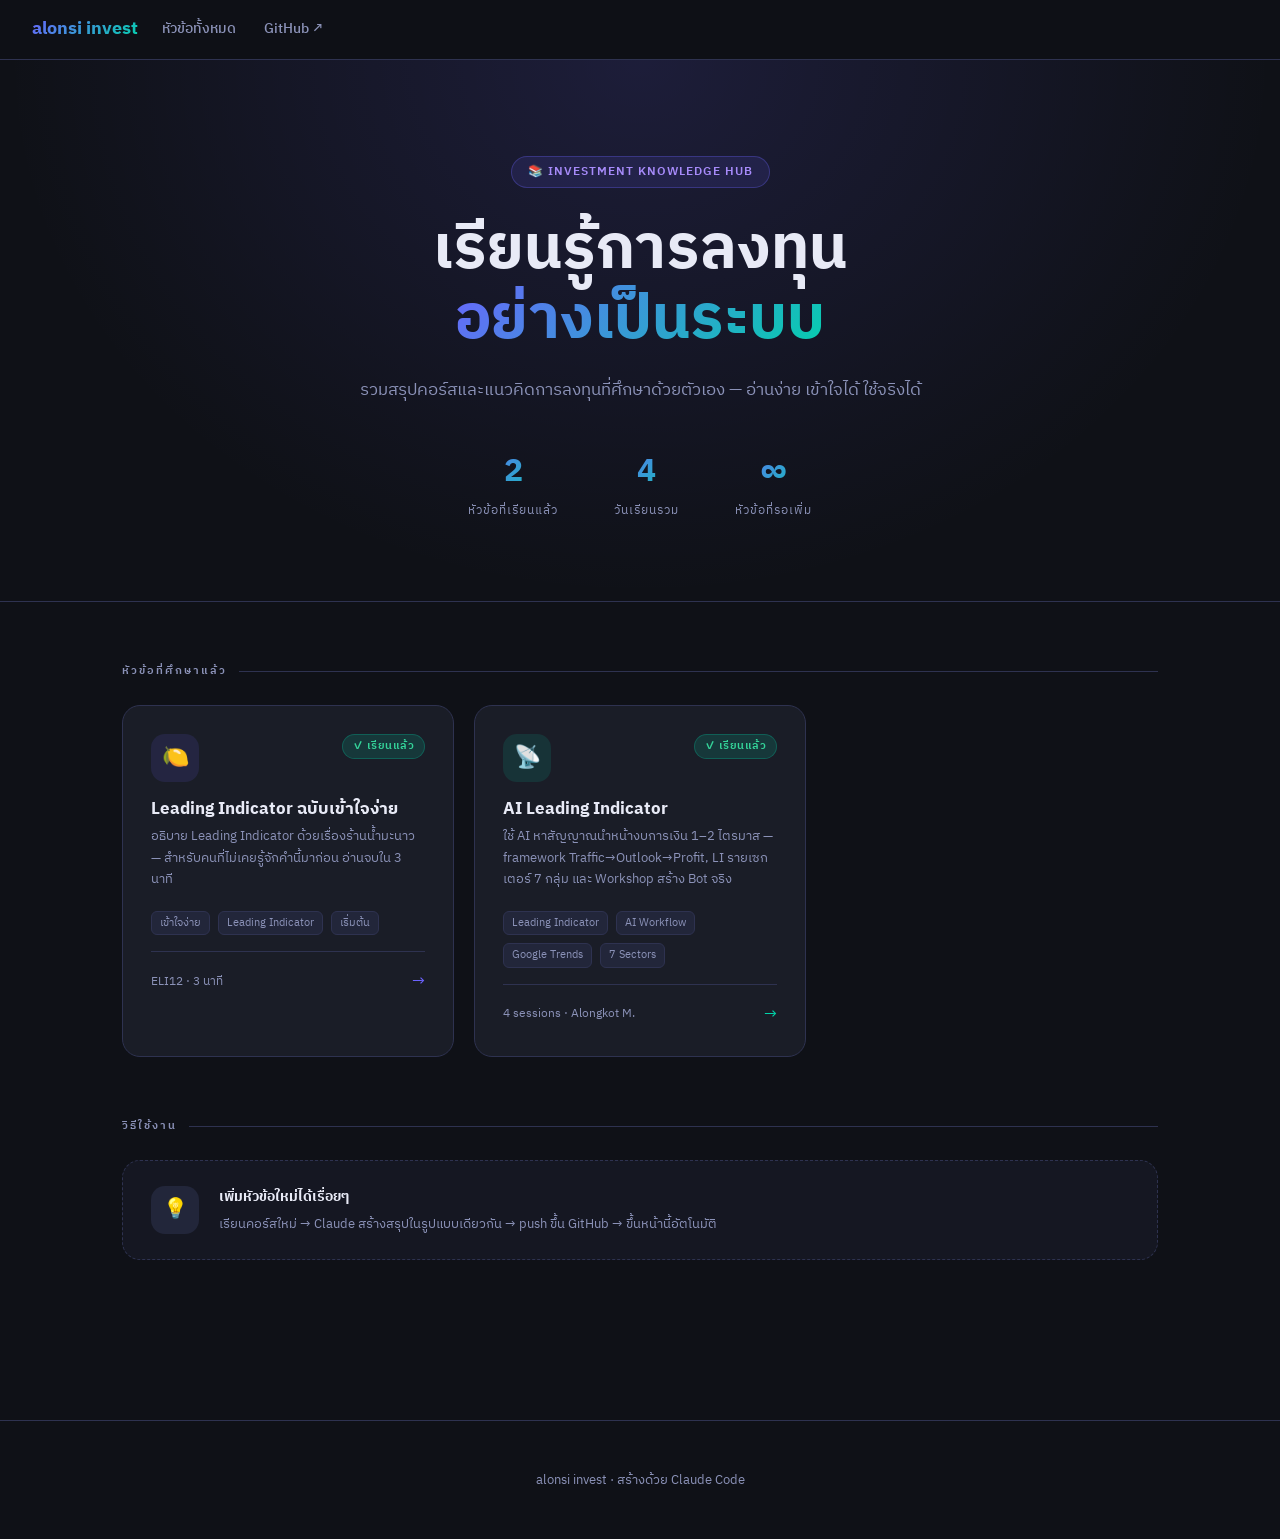
==== commit b49ce492: "Add Leading Indicator ฉบับเข้าใจง่าย page + nav home links Beginner-friendly ELI12 explainer of Lead" ====
--- a/index.html
+++ b/index.html
@@ -22,7 +22,7 @@
   <p>รวมสรุปคอร์สและแนวคิดการลงทุนที่ศึกษาด้วยตัวเอง — อ่านง่าย เข้าใจได้ ใช้จริงได้</p>
   <div class="stats">
     <!-- STAT:COUNT -->
-    <div class="stat"><div class="num">1</div><div class="label">หัวข้อที่เรียนแล้ว</div></div>
+    <div class="stat"><div class="num">2</div><div class="label">หัวข้อที่เรียนแล้ว</div></div>
     <!-- /STAT:COUNT -->
     <div class="stat"><div class="num">4</div><div class="label">วันเรียนรวม</div></div>
     <div class="stat"><div class="num">∞</div><div class="label">หัวข้อที่รอเพิ่ม</div></div>
@@ -35,6 +35,25 @@
 
   <div class="topic-grid">
 <!-- TOPICS:START -->
+    <a href="leading-indicator-101/" class="topic-card done reveal">
+      <div class="card-header">
+        <div class="card-icon" style="background:rgba(108,99,255,.12)">🍋</div>
+        <span class="badge badge-done">✓ เรียนแล้ว</span>
+      </div>
+      <div>
+        <div class="card-title">Leading Indicator ฉบับเข้าใจง่าย</div>
+        <div class="card-desc">อธิบาย Leading Indicator ด้วยเรื่องร้านน้ำมะนาว — สำหรับคนที่ไม่เคยรู้จักคำนี้มาก่อน อ่านจบใน 3 นาที</div>
+      </div>
+      <div class="card-tags">
+        <span class="tag">เข้าใจง่าย</span>
+        <span class="tag">Leading Indicator</span>
+        <span class="tag">เริ่มต้น</span>
+      </div>
+      <div class="card-footer">
+        <span>ELI12 · 3 นาที</span>
+        <span class="card-arrow" style="color:var(--accent)">→</span>
+      </div>
+    </a>
     <a href="ai-leading-indicator/" class="topic-card done reveal">
       <div class="card-header">
         <div class="card-icon" style="background:rgba(0,212,170,.12)">📡</div>
